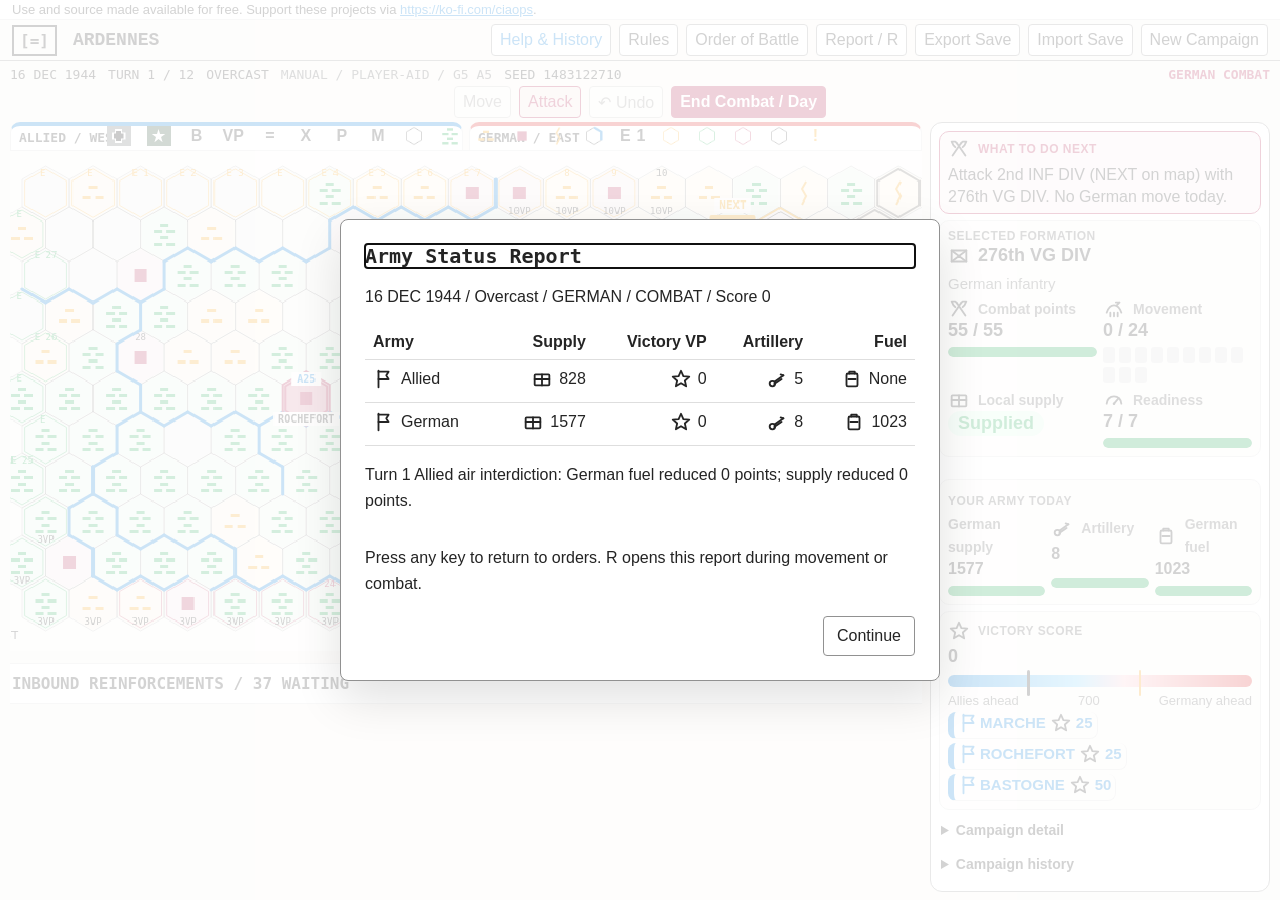
==== docs/tigersinsnow/index.html @ 755236d8 "Show the full next-step instruction in the side rail The line was forced onto one row and cut off wi" ====
<!doctype html>
<html lang="en">
<head>
  <meta charset="utf-8">
  <meta name="viewport" content="width=device-width,initial-scale=1">
  <link rel="icon" href="data:,">
  <title>Ardennes / Winter Offensive</title>
  <script>
    (() => {
      const param = new URLSearchParams(window.location.search).get("scoutTheme");
      const theme = param || (window.matchMedia("(prefers-color-scheme: dark)").matches ? "dark" : "light");
      document.documentElement.setAttribute("data-theme", theme);
    })();
  </script>
  <link rel="stylesheet" href="forces.css">
  <style>
    :root {
      color-scheme: light;
      --cp-bg: #f7f4ef;
      --cp-bg-elevated: #fcfbf8;
      --cp-surface: #ffffff;
      --cp-surface-soft: #f5f5f5;
      --cp-border: #dedede;
      --cp-border-strong: #919191;
      --cp-text: #242424;
      --cp-text-muted: #5c5c5c;
      --cp-text-soft: #6f6f6f;
      --cp-accent: #b11f4b;
      --cp-accent-hover: #9a1a41;
      --cp-accent-soft: rgba(177, 31, 75, 0.08);
      --cp-accent-fg: #ffffff;
      --cp-success: #16a34a;
      --cp-danger: #dc2626;
      --cp-warning: #f59e0b;
      --cp-link: #0078d4;
      --cp-shadow: 0 18px 48px rgba(0, 0, 0, 0.12);
      --cp-overlay: rgba(255, 255, 255, 0.8);
      --cp-panel: rgba(255, 255, 255, 0.86);
      --cp-panel-strong: rgba(255, 255, 255, 0.96);
      --cp-sheen: rgba(255, 255, 255, 0.55);
      --cp-highlight: rgba(177, 31, 75, 0.12);
    }
    html[data-theme="dark"] {
      color-scheme: dark;
      --cp-bg: #3d3b3a;
      --cp-bg-elevated: #343231;
      --cp-surface: #292929;
      --cp-surface-soft: #2e2e2e;
      --cp-border: #474747;
      --cp-border-strong: #5f5f5f;
      --cp-text: #dedede;
      --cp-text-muted: #919191;
      --cp-text-soft: #b0b0b0;
      --cp-accent: #fd8ea1;
      --cp-accent-hover: #fb7b91;
      --cp-accent-soft: rgba(253, 142, 161, 0.14);
      --cp-accent-fg: #1a1a1a;
      --cp-success: #4ade80;
      --cp-danger: #f87171;
      --cp-warning: #fbbf24;
      --cp-link: #4da6ff;
      --cp-shadow: 0 18px 48px rgba(0, 0, 0, 0.32);
      --cp-overlay: rgba(41, 41, 41, 0.88);
      --cp-panel: rgba(41, 41, 41, 0.72);
      --cp-panel-strong: rgba(41, 41, 41, 0.96);
      --cp-sheen: rgba(255, 255, 255, 0.04);
      --cp-highlight: rgba(253, 142, 161, 0.12);
    }
    * { box-sizing: border-box; }
    body { margin: 0; background: var(--cp-bg); color: var(--cp-text); font-family: "Segoe UI", Aptos, Calibri, sans-serif; font-size: 16px; }
    .support-notice { margin: 0; padding: 12px 28px; background: var(--cp-surface); border-bottom: 1px solid var(--cp-border); }
    .support-notice a { color: var(--cp-link); }
    button, input { font: inherit; }
    button { cursor: pointer; border: 1px solid var(--cp-border-strong); border-radius: 4px; background: var(--cp-surface); color: var(--cp-text); padding: 9px 13px; min-height: 40px; }
    button:hover:not(:disabled) { background: var(--cp-surface-soft); border-color: var(--cp-text); }
    button:disabled { opacity: 0.45; cursor: not-allowed; }
    button:focus-visible, canvas:focus-visible { outline: 3px solid var(--cp-accent); outline-offset: 3px; }
    button[aria-pressed="true"] { color: var(--cp-accent); background: var(--cp-accent-soft); border-color: var(--cp-accent); }
    .masthead { border-bottom: 1px solid var(--cp-border-strong); padding: 20px 28px 16px; display: flex; align-items: center; justify-content: space-between; gap: 16px; }
    .identity { display: flex; align-items: center; gap: 16px; }
    .insignia { font: bold 24px Consolas, monospace; border: 2px solid var(--cp-text); padding: 10px 8px; }
    h1 { font: bold 27px Consolas, "Courier New", monospace; margin: 0; letter-spacing: 0; }
    .subtitle { color: var(--cp-text-muted); font: 11px Consolas, monospace; margin: 6px 0 0; }
    nav { display: flex; gap: 8px; flex-wrap: wrap; }
    nav a { display: inline-flex; align-items: center; min-height: 40px; padding: 9px 13px; border: 1px solid var(--cp-border-strong); border-radius: 4px; color: var(--cp-link); background: var(--cp-surface); text-decoration: none; }
    nav a:hover { background: var(--cp-surface-soft); }
    nav a:focus-visible { outline: 3px solid var(--cp-accent); outline-offset: 3px; }
    main { --page-gutter: 28px; margin: auto; padding: 20px var(--page-gutter) 28px; }
    .status { display: flex; flex-wrap: wrap; gap: 20px; padding: 0 0 16px; align-items: center; font: 12px Consolas, monospace; }
    #phase { margin-left: auto; color: var(--cp-accent); font-weight: bold; }
    .layout { display: grid; grid-template-columns: minmax(0, 1fr); gap: 24px; align-items: start; }
    .map-header { display: flex; justify-content: space-between; align-items: center; border-bottom: 1px solid var(--cp-border); padding-bottom: 12px; gap: 12px; }
    .map-header[hidden] { display: none; }
    h2 { font: bold 12px Consolas, monospace; margin: 0; letter-spacing: 0; }
    .coordinates { font: 11px Consolas, monospace; color: var(--cp-text-muted); }
    .map-scroll { overflow-x: auto; margin-top: 12px; }
    #unit-tooltip, #legend-tooltip { position: fixed; z-index: 100; pointer-events: none; width: 260px; max-width: calc(100vw - 16px); padding: 12px; border: 1px solid var(--cp-border-strong); border-radius: 10px; background: var(--cp-surface); color: var(--cp-text); box-shadow: var(--cp-shadow); font-size: 12px; }
    #legend-tooltip { width: max-content; padding: 8px 12px; }
    #unit-tooltip h3 { margin: 0 0 8px; font-size: 14px; }
    #unit-tooltip p { margin: 4px 0; }
    .battlefield-reports { display: grid; grid-template-columns: repeat(2, minmax(0, 1fr)); gap: 12px; align-items: start; }
    .battlefield-reports .map-scroll { grid-column: 1 / -1; grid-row: 1; margin-inline: calc(-1 * var(--page-gutter)); }
    .army-column { min-width: 0; grid-row: 2; }
    .order-of-battle { background: var(--cp-surface); border: 1px solid var(--cp-border-strong); border-radius: 10px; padding: 12px; margin-top: 12px; }
    .order-of-battle[data-side="american"] { border-top: 4px solid var(--cp-force-us); }
    .order-of-battle[data-side="german"] { border-top: 4px solid var(--cp-force-german); }
    .order-of-battle .army-roster { margin-bottom: 0; }
    .army-report { background: var(--cp-surface); border: 1px solid var(--cp-border); padding: 12px; margin-top: 12px; border-radius: 10px; }
    .army-report[data-side="american"] { border-top: 4px solid var(--cp-link); }
    .army-report[data-side="german"] { border-top: 4px solid var(--cp-danger); }
    .army-report p { font-size: 12px; line-height: 1.5; color: var(--cp-text-muted); margin: 10px 0; }
    .army-report ol { list-style: none; padding: 0; margin: 0; max-height: 480px; overflow-y: auto; }
    .army-report li { font-size: 13px; line-height: 1.5; border-top: 1px solid var(--cp-border); padding: 10px 0; }
    @media (max-width: 900px) {
      .army-report ol { max-height: 280px; }
    }
    #battlefield { width: 100%; height: auto; display: block; image-rendering: pixelated; touch-action: manipulation; }
    .legend { display: flex; justify-content: center; gap: 6px 14px; flex-wrap: wrap; padding: 8px 0; font: 16px "Segoe UI", Aptos, Calibri, sans-serif; color: var(--cp-text); border-bottom: 1px solid var(--cp-border); }
    .legend-item { display: inline-flex; align-items: center; justify-content: center; gap: 6px; min-width: 30px; height: auto; min-height: 30px; padding: 2px 6px; border: 1px solid transparent; border-radius: 4px; cursor: default; }
    .legend-caption { font-weight: 600; }
    .legend-item:hover, .legend-item:focus-visible { position: relative; z-index: 2; border-color: var(--cp-border-strong); background: var(--cp-surface); outline: none; }
    .legend b { color: var(--cp-text); font-size: 14px; }
    .legend-symbol { width: 20px; height: 20px; vertical-align: middle; }
    .legend [data-map="reference"] { white-space: nowrap; }
    .legend [hidden] { display: none; }
    .legend [data-side="german"] b, #objectives [data-side="german"] { color: var(--cp-danger); }
    .legend [data-side="american"] b, .legend [data-terrain="river"] b, #objectives [data-side="american"] { color: var(--cp-link); }
    .legend [data-terrain="forest"] b, #supply[data-status="connected"] { color: var(--cp-success); }
    .legend [data-terrain="ridge"] b, .legend [data-terrain="westwall"] b, .legend [data-terrain="road"] b, .legend [data-terrain="isolated"] b { color: var(--cp-warning); }
    .legend [data-terrain="town"] b { color: var(--cp-accent); }
    .river-key { display: inline-block; width: 20px; vertical-align: middle; background: var(--cp-link); }
    .river-key-major { height: 3px; }
    .river-key-minor { height: 1px; }
    #supply[data-status="isolated"] { color: var(--cp-danger); }
    #maneuver-panel, #defense-panel { padding: 12px; margin: 12px 0; border: 2px solid var(--cp-accent); border-radius: 10px; background: var(--cp-surface); }
    #defense-panel label { display: block; margin: 8px 0; }
    #defense-panel button { margin: 8px; }
    .campaign-history { margin-top: 20px; border: 1px solid var(--cp-border); border-radius: 10px; background: var(--cp-surface); }
    .campaign-history summary { cursor: pointer; padding: 16px; font-weight: 600; }
    .campaign-history summary:focus-visible { outline: 3px solid var(--cp-accent); outline-offset: 3px; }
    #history-count { font-size: 12px; font-weight: normal; color: var(--cp-text-muted); margin-left: 12px; }
    .history-intro { margin: 0; padding: 0 16px 12px; color: var(--cp-text-muted); font-size: 13px; line-height: 1.5; }
    #dispatches { list-style: none; margin: 0; padding: 0 16px 16px; max-height: 440px; overflow-y: auto; }
    #dispatches li { display: grid; grid-template-columns: 100px minmax(0, 1fr); gap: 16px; border-top: 1px solid var(--cp-border); padding: 16px 0; font-size: 13px; line-height: 1.5; overflow-wrap: anywhere; }
    .history-label { color: var(--cp-accent); font-size: 11px; font-weight: 600; text-transform: uppercase; }
    #dispatches strong { font-weight: 600; }
    #dispatches p { margin: 4px 0 0; color: var(--cp-text-muted); }
    @media (max-width: 600px) { #dispatches li { grid-template-columns: minmax(0, 1fr); gap: 4px; } }
    aside.command-bar { order: -1; display: flex; flex-direction: column; gap: 12px; margin: 0 0 16px; padding: 14px; border: 1px solid var(--cp-border-strong); border-radius: 12px; background: var(--cp-surface); font-family: "Segoe UI", Aptos, Calibri, sans-serif; color: var(--cp-text); }
    aside.command-bar[hidden] { display: none; }
    aside.command-bar h2, aside.command-bar p, aside.command-bar dl, aside.command-bar li, aside.command-bar label, aside.command-bar summary, aside.command-bar #unit-name, aside.command-bar #unit-kind, aside.command-bar #score { font-family: "Segoe UI", Aptos, Calibri, sans-serif; }
    #next-step { margin: 0; padding: 12px 14px; border: 1px solid var(--cp-accent); border-radius: 10px; background: var(--cp-accent-soft); }
    #next-step h2 { margin: 0 0 4px; font-size: 14px; font-weight: 700; letter-spacing: 0.04em; text-transform: uppercase; color: var(--cp-accent); }
    aside.command-bar #order-guidance { margin: 0; padding: 0; border: 0; border-radius: 0; background: transparent; font-size: 16px; line-height: 1.45; }
    .command-cards { display: grid; grid-template-columns: minmax(0, 1.05fr) minmax(0, 0.95fr) minmax(0, 1.15fr); gap: 12px; align-items: stretch; }
    .unit-card, .resource-card, .score-card { min-width: 0; padding: 12px 14px; border: 1px solid var(--cp-border); border-radius: 10px; background: var(--cp-bg-elevated); }
    .panel-kicker { margin: 0 0 6px; font-size: 14px; font-weight: 700; letter-spacing: 0.04em; text-transform: uppercase; color: var(--cp-text-muted); }
    aside.command-bar #unit-name { margin: 0; font-size: 22px; font-weight: 700; line-height: 1.2; }
    aside.command-bar #unit-kind { margin: 4px 0 0; font-size: 15px; color: var(--cp-text-muted); }
    aside.command-bar dl { display: grid; grid-template-columns: 1fr; gap: 10px; margin: 12px 0 0; padding: 0; font-size: 16px; }
    aside.command-bar dt { font-size: 14px; font-weight: 700; color: var(--cp-text-muted); }
    aside.command-bar dd { margin: 0; font-size: 18px; font-weight: 700; }
    .stat-hint, .resource-list .stat-hint { display: block; margin-top: 2px; font-size: 15px; font-weight: 400; line-height: 1.35; color: var(--cp-text-muted); }
    .resource-list { list-style: none; margin: 0; padding: 0; display: grid; gap: 12px; }
    .resource-list li { display: grid; gap: 2px; }
    .resource-label { font-size: 14px; font-weight: 700; color: var(--cp-text-muted); }
    .resource-list strong { font-size: 22px; font-weight: 700; line-height: 1.1; }
    .score-figure { margin: 0; font-size: 28px; font-weight: 700; line-height: 1.1; }
    aside.command-bar #score { font-size: inherit; font-weight: inherit; color: var(--cp-text); }
    aside.command-bar #score-explain { margin: 6px 0 10px; font-size: 15px; line-height: 1.4; color: var(--cp-text); }
    aside.command-bar #objectives { display: grid; gap: 8px; margin: 0; padding: 0; list-style: none; font-size: 15px; line-height: 1.35; }
    aside.command-bar #objectives li { margin: 0; padding-top: 8px; border-top: 1px solid var(--cp-border); }
    #computer-defense { border: 1px solid var(--cp-border); border-radius: 10px; background: var(--cp-bg-elevated); }
    #computer-defense summary { cursor: pointer; padding: 12px 14px; font-size: 16px; font-weight: 700; }
    #computer-defense summary:focus-visible { outline: 3px solid var(--cp-accent); outline-offset: -3px; }
    #computer-defense .defense-body { padding: 0 14px 14px; }
    #computer-defense label { display: block; margin: 10px 0 4px; font-size: 15px; }
    #computer-defense p { margin: 10px 0 0; font-size: 15px; line-height: 1.4; color: var(--cp-text-muted); }
    @media (max-width: 900px) { .command-cards { grid-template-columns: 1fr; } }
    .ico { width: 22px; height: 22px; display: inline-flex; flex: none; color: var(--cp-text); }
    .ico svg { width: 100%; height: 100%; display: block; }
    .with-icon { display: inline-flex; align-items: center; gap: 8px; }
    .stat-head { display: flex; align-items: center; gap: 8px; }
    .meter { display: block; height: 10px; margin-top: 6px; border-radius: 999px; background: var(--cp-border); overflow: hidden; }
    .meter > span { display: block; height: 100%; width: 0; background: var(--cp-success); border-radius: inherit; }
    .meter[data-level="low"] > span { background: #b45309; }
    .meter[data-level="out"] > span { background: var(--cp-danger); }
    html[data-theme="dark"] .meter[data-level="low"] > span { background: #fbbf24; }
    .pips { display: flex; flex-wrap: wrap; gap: 4px; margin-top: 6px; }
    .pips i { width: 12px; height: 16px; border-radius: 3px; background: var(--cp-border); }
    .pips i.on { background: var(--cp-link); }
    .chip { display: inline-flex; align-items: center; gap: 6px; padding: 2px 10px; border-radius: 999px; font-size: 15px; font-weight: 700; }
    .chip[data-level="ok"] { background: #dcfce7; color: #14532d; }
    .chip[data-level="low"] { background: #fef3c7; color: #78350f; }
    .chip[data-level="out"] { background: #fee2e2; color: #7f1d1d; }
    html[data-theme="dark"] .chip[data-level="ok"] { background: #14532d; color: #dcfce7; }
    html[data-theme="dark"] .chip[data-level="low"] { background: #78350f; color: #fef3c7; }
    html[data-theme="dark"] .chip[data-level="out"] { background: #7f1d1d; color: #fecaca; }
    .tug-wrap { margin: 8px 0 4px; }
    .tug { position: relative; height: 16px; border-radius: 999px; background: linear-gradient(90deg, var(--cp-link), #7dd3fc 42%, #fecdd3 58%, var(--cp-danger)); }
    .tug .needle, .tug .goal { position: absolute; top: -5px; width: 3px; height: 26px; border-radius: 2px; }
    .tug .needle { background: var(--cp-text); }
    .tug .goal { width: 2px; background: var(--cp-warning); }
    .tug-scale { display: flex; justify-content: space-between; margin-top: 6px; font-size: 13px; color: var(--cp-text-muted); }
    .town-card { display: grid; grid-template-columns: 28px minmax(0, 1fr) auto; gap: 8px; align-items: center; padding: 8px; border: 1px solid var(--cp-border); border-left: 6px solid var(--cp-link); border-radius: 8px; }
    .town-card[data-side="german"] { border-left-color: var(--cp-danger); }
    .town-card[data-side="american"] > .ico { color: var(--cp-link); }
    .town-card[data-side="german"] > .ico { color: var(--cp-danger); }
    .town-card .stat-hint { grid-column: 2 / -1; margin: 0; }
    .vp-badge { display: inline-flex; align-items: center; gap: 4px; font-weight: 700; }
    .army-meters { display: flex; flex-wrap: wrap; gap: 8px; align-items: center; }
    .army-meters .meter { width: 120px; margin: 0; }
    .report-figure { display: inline-flex; align-items: center; gap: 6px; }
    .roster-unit .ico { width: 18px; height: 18px; }
    aside.command-bar #objectives li { padding-top: 0; border-top: 0; }
    .section-label { color: var(--cp-text-muted); font: 10px Consolas, monospace; margin: 0 0 12px; }
    #unit-name { font: bold 20px Consolas, monospace; margin: 0 0 6px; overflow-wrap: anywhere; }
    #unit-kind { font: 10px Consolas, monospace; color: var(--cp-text-muted); }
    dl { display: grid; grid-template-columns: 1fr auto; gap: 12px; font: 11px Consolas, monospace; padding: 16px 0; margin: 0; }
    dt { color: var(--cp-text-muted); } dd { margin: 0; }
    .orders { display: flex; flex-wrap: wrap; justify-content: center; gap: 8px; margin-bottom: 16px; }
    #end-turn { background: var(--cp-accent); color: var(--cp-accent-fg); border-color: var(--cp-accent); font-weight: 600; }
    #end-turn:hover:not(:disabled) { background: var(--cp-accent-hover); }
    .sidebar-section { border-left: 1px solid var(--cp-border); padding-left: 20px; }
    .army-roster { margin: 8px 0 16px; max-height: 280px; overflow-y: auto; }
    .roster-unit { display: flex; gap: 8px; justify-content: space-between; width: 100%; border: 0; border-bottom: 1px solid var(--cp-border); border-radius: 0; font: 11px Consolas, monospace; text-align: left; padding: 10px 4px; }
    .roster-unit span { white-space: nowrap; margin-left: auto; }
    .objective-heading { display: flex; justify-content: space-between; }
    #score { font: bold 12px Consolas, monospace; color: var(--cp-accent); }
    .campaign-scoreboard { padding: 16px; margin-bottom: 20px; border: 1px solid var(--cp-border-strong); background: var(--cp-surface); border-radius: 10px; }
    .score-comparison { display: grid; grid-template-columns: minmax(0, 1fr) minmax(0, 1fr); gap: 16px; margin: 16px 0; }
    .score-army { padding: 16px; border: 1px solid var(--cp-border); border-radius: 10px; background: var(--cp-surface-soft); }
    .score-army[data-side="american"] { border-top: 4px solid var(--cp-link); }
    .score-army[data-side="german"] { border-top: 4px solid var(--cp-danger); }
    .score-army .held-points { font: bold 28px Consolas, monospace; color: var(--cp-text); }
    .score-army dl { padding-bottom: 0; }
    .victory-assessment { border-top: 1px solid var(--cp-border); padding-top: 16px; }
    .campaign-score-heading { display: flex; flex-wrap: wrap; align-items: center; gap: 12px 24px; }
    #campaign-points { font: bold 28px Consolas, monospace; color: var(--cp-accent); }
    #campaign-leader { margin-left: auto; font: bold 14px Consolas, monospace; }
    #campaign-leader[data-side="german"] { color: var(--cp-danger); }
    #campaign-leader[data-side="american"] { color: var(--cp-link); }
    #campaign-score-progress { display: block; width: 100%; height: 12px; margin-top: 12px; accent-color: var(--cp-accent); }
    .campaign-scoreboard p { margin: 8px 0 0; font-size: 12px; color: var(--cp-text-muted); }
    #spectator-controls { border: 1px solid var(--cp-border); padding: 12px; margin-bottom: 16px; background: var(--cp-surface); }
    #spectator-controls p { margin: 8px 0 0; color: var(--cp-text-muted); font-size: 12px; }
    #action-story, #order-guidance, #plan-preview, #day-summary { padding: 12px; border: 1px solid var(--cp-border); border-radius: 10px; background: var(--cp-surface-soft); font-size: 13px; line-height: 1.6; overflow-wrap: anywhere; }
    #action-story { margin-top: 12px; }
    #day-summary { margin-top: 16px; }
    #day-summary p { margin: 8px 0; }
    #plan-preview strong { color: var(--cp-accent); }
    #plan-preview details { margin-top: 8px; }
    #plan-preview details summary { cursor: pointer; }
    #plan-preview details p { margin: 8px 0; }
    #restart-error { color: var(--cp-danger); }
    #objectives { padding: 0; margin: 12px 0 0; list-style: none; font: 11px/2 Consolas, monospace; }
    #notice { min-height: 36px; font-size: 12px; color: var(--cp-text-muted); margin: 16px 0 0; }
    #reinforcement-arrivals { border: 1px solid var(--cp-warning); padding: 12px; margin-top: 12px; background: var(--cp-surface); }
    #arrival-list { display: flex; flex-wrap: wrap; gap: 8px; margin-top: 8px; }
    #arrival-list button { font: 11px Consolas, monospace; text-align: left; }
    #reinforcement-schedule { border: 1px solid var(--cp-border); margin-top: 12px; background: var(--cp-surface); }
    #reinforcement-schedule > summary { cursor: pointer; padding: 10px 12px; font: bold 12px Consolas, monospace; }
    #reinforcement-schedule > :not(summary) { margin-left: 12px; margin-right: 12px; }
    #reinforcement-schedule > p { margin-top: 0; margin-bottom: 8px; color: var(--cp-text-muted); font-size: 12px; }
    #reinforcement-schedule-list { display: grid; grid-template-columns: repeat(auto-fit, minmax(180px, 1fr)); gap: 4px; list-style: none; margin-top: 0; margin-bottom: 12px; padding: 0; }
    #reinforcement-schedule-list li { border-left: 3px solid var(--cp-border-strong); background: var(--cp-surface-soft); padding: 5px 7px; font: 10px/1.4 Consolas, monospace; overflow-wrap: anywhere; }
    #reinforcement-schedule-list li[data-side="american"] { border-left-color: var(--cp-link); }
    #reinforcement-schedule-list li[data-side="german"] { border-left-color: var(--cp-danger); }
    #reinforcement-schedule-list li[data-status="Delayed"] { border-left-color: var(--cp-warning); }
    select, input[type="number"] { font: inherit; color: var(--cp-text); background: var(--cp-surface); border: 1px solid var(--cp-border-strong); border-radius: 4px; padding: 8px; max-width: 100%; }
    #manual-command { border-top: 1px solid var(--cp-border); margin-top: 16px; padding-top: 12px; font: 12px/1.6 Consolas, monospace; }
    #manual-command label, #combat-plan label, #restart-dialog label { display: block; margin: 12px 0; }
    #plan-attackers label { padding: 8px; border-bottom: 1px solid var(--cp-border); }
    #plan-error { color: var(--cp-danger); }
    #ruleset-status { color: var(--cp-text-muted); }
    #battle-details { font: 12px/1.6 Consolas, monospace; padding-left: 20px; }
    footer { max-width: 1440px; margin: auto; border-top: 1px solid var(--cp-border); padding: 16px 28px; font: 10px Consolas, monospace; color: var(--cp-text-muted); }
    dialog { max-width: min(600px, calc(100% - 24px)); max-height: 85vh; overflow-y: auto; border: 1px solid var(--cp-border-strong); border-radius: 8px; padding: 24px; background: var(--cp-surface); color: var(--cp-text); box-shadow: var(--cp-shadow); }
    dialog::backdrop { background: var(--cp-overlay); }
    #order-of-battle-dialog { width: min(1000px, calc(100% - 24px)); max-width: calc(100% - 24px); }
    .roster-columns { display: grid; grid-template-columns: repeat(2, minmax(0, 1fr)); gap: 16px; }
    #order-of-battle-dialog .army-roster { max-height: none; }
    .roster-reinforcements { padding-left: 24px; }
    .roster-reinforcements li { margin: 12px 0; overflow-wrap: anywhere; }
    dialog h2 { font-size: 20px; margin-bottom: 16px; }
    dialog p { font-size: 14px; line-height: 1.6; }
    dialog .actions { display: flex; justify-content: flex-end; gap: 8px; margin-top: 20px; }
    #phase-report-dialog table { width: 100%; border-collapse: collapse; font-size: 13px; }
    #phase-report-dialog th, #phase-report-dialog td { padding: 8px; border-bottom: 1px solid var(--cp-border); text-align: right; }
    #phase-report-dialog th:first-child, #phase-report-dialog td:first-child { text-align: left; }
    #phase-report-movement { max-height: 160px; overflow-y: auto; font-size: 12px; line-height: 1.6; }
    .battle-report { min-width: min(520px, 100%); }
    .battle-odds { color: var(--cp-text-muted); font: 12px Consolas, monospace; margin: -8px 0 20px; }
    .battle-sides { display: grid; grid-template-columns: 1fr auto 1fr; gap: 16px; align-items: center; }
    .battle-unit { border: 1px solid var(--cp-border-strong); padding: 14px; text-align: center; }
    .battle-unit[data-side="german"] { border-top: 5px solid var(--cp-danger); }
    .battle-unit[data-side="american"] { border-top: 5px solid var(--cp-link); }
    .battle-unit h3 { font: bold 14px Consolas, monospace; margin: 0 0 12px; }
    .battle-strength { display: flex; justify-content: center; gap: 3px; min-height: 24px; }
    .battle-strength i { display: block; width: 10px; height: 20px; background: var(--cp-border-strong); }
    .battle-unit[data-side="german"] .battle-strength i { background: var(--cp-danger); }
    .battle-unit[data-side="american"] .battle-strength i { background: var(--cp-link); }
    .battle-loss { min-height: 20px; margin: 12px 0 0; color: var(--cp-danger); font: bold 12px Consolas, monospace; }
    .battle-versus { color: var(--cp-text-muted); font: bold 14px Consolas, monospace; }
    .battle-outcome { margin: 20px 0 0; padding: 12px; background: var(--cp-surface-soft); font: 12px/1.5 Consolas, monospace; text-align: center; }
    @media (max-width: 800px) {
      .layout { grid-template-columns: minmax(0, 1fr); }
      .command-cards { grid-template-columns: 1fr; }
      .sidebar-section { margin-top: 0; } .objectives-section { grid-column: 1 / -1; }
      #objectives { display: flex; flex-wrap: wrap; gap: 4px 20px; }
      .masthead { align-items: flex-start; } h1 { font-size: 23px; }
    }
    @media (max-width: 600px) {
      .masthead { flex-direction: column; padding: 16px; } .insignia { display: none; }
      h1 { font-size: 24px; } nav { width: 100%; } nav button { flex: 1; padding: 8px; font-size: 12px; }
      main { --page-gutter: 16px; padding: 16px; } .status { gap: 10px 16px; } #phase { margin-left: 0; flex-basis: 100%; }
      .objectives-section { grid-column: auto; }
      .sidebar-section { border-left: 0; border-top: 1px solid var(--cp-border); padding: 16px 0 0; }
      footer { padding: 16px; line-height: 1.6; }
    }
    .subtitle, .status, h2, .coordinates, #unit-tooltip, #legend-tooltip, #unit-tooltip h3,
    .army-report p, .army-report li, .legend, .legend b, #history-count, .history-intro,
    #dispatches li, .history-label, .section-label, #unit-kind, dl, .roster-unit, #score,
    #campaign-leader, .campaign-scoreboard p, #spectator-controls p, #action-story,
    #order-guidance, #plan-preview, #day-summary, #objectives, #notice, #arrival-list button,
    #reinforcement-schedule > summary, #reinforcement-schedule > p, #reinforcement-schedule-list li,
    #manual-command, #battle-details, footer, dialog p, #phase-report-dialog table,
    #phase-report-movement, .battle-odds, .battle-unit h3, .battle-loss, .battle-versus,
    .battle-outcome, nav button { font-size: 16px; }
    .roster-unit { flex-wrap: wrap; overflow-wrap: anywhere; }
    .roster-unit span { white-space: normal; }
    #dispatches li { grid-template-columns: minmax(0, 140px) minmax(0, 1fr); }
    .legend-item { height: auto; min-height: 30px; }
    @media (max-width: 600px) {
      #dispatches li { grid-template-columns: minmax(0, 1fr); }
      .battlefield-reports, .score-comparison, .roster-columns { grid-template-columns: minmax(0, 1fr); }
      .army-column { grid-row: auto; }
    }
    .tip { position: relative; }
    .stat-hint, #score-explain { position: absolute; width: 1px; height: 1px; margin: 0; padding: 8px 10px; overflow: hidden; clip: rect(0, 0, 0, 0); white-space: normal; }
    .tip:hover .stat-hint, .tip:focus-within .stat-hint, .tip.open .stat-hint,
    .tip:hover #score-explain, .tip:focus-within #score-explain, .tip.open #score-explain {
      clip: auto; width: min(280px, 70vw); height: auto; z-index: 20; left: 0; top: calc(100% + 4px);
      border: 1px solid var(--cp-border-strong); border-radius: 8px; background: var(--cp-surface); color: var(--cp-text);
      box-shadow: var(--cp-shadow); font-size: 14px; line-height: 1.4;
    }
    .legend-caption { position: absolute; width: 1px; height: 1px; overflow: hidden; clip: rect(0, 0, 0, 0); }
    .mission, .history-intro, #held-note { position: absolute; width: 1px; height: 1px; overflow: hidden; clip: rect(0, 0, 0, 0); }
    .drawer > summary { cursor: pointer; padding: 6px 2px; font-size: 14px; font-weight: 700; }
    .drawer > summary:focus-visible { outline: 3px solid var(--cp-accent); outline-offset: 2px; }
    @media (min-width: 1000px) {
      html, body { height: 100%; overflow: hidden; }
      body { display: flex; flex-direction: column; }
      .support-notice { padding: 2px 12px; font-size: 13px; }
      .masthead { padding: 4px 12px; }
      .masthead h1 { font-size: 18px; }
      .subtitle { display: none; }
      .insignia { padding: 4px 6px; font-size: 16px; }
      nav a, .masthead button, .orders button { min-height: 32px; padding: 4px 8px; }
      main { flex: 1; min-height: 0; display: flex; flex-direction: column; padding: 6px 10px 8px; overflow: hidden; }
      .status { padding: 0 0 4px; gap: 12px; font-size: 13px; }
      .orders { margin: 0 0 4px; }
      #next-step { display: block; padding: 6px 8px; }
      #next-step h2 { margin: 0 0 2px; font-size: 12px; }
      aside.command-bar #order-guidance { white-space: normal; overflow: visible; text-overflow: unset; display: block; line-height: 1.35; }
      .layout { flex: 1; min-height: 0; display: grid; grid-template-columns: minmax(0, 1fr) 340px; gap: 8px; overflow: hidden; align-items: stretch; }
      .layout > section[aria-label="Battlefield"] { grid-column: 1; grid-row: 1; min-height: 0; display: flex; flex-direction: column; overflow: hidden; }
      aside.command-bar { grid-column: 2; grid-row: 1; }
      .command-bar .campaign-scoreboard { display: block; margin: 8px 0; padding: 8px; }
      .map-header { display: none; }
      .battlefield-reports { flex: 1; min-height: 0; display: grid; grid-template-columns: minmax(0, 1fr); grid-template-rows: auto minmax(0, 1fr); gap: 4px; }
      .army-compare { grid-column: 1; grid-row: 1; display: grid; grid-template-columns: 1fr 1fr; gap: 6px; }
      .map-scroll { grid-column: 1; grid-row: 2; min-height: 0; margin: 0; display: flex; flex-direction: column; overflow: hidden; }
      .army-report { margin: 0; padding: 4px 8px; }
      .army-report h2 { font-size: 13px; }
      .army-report .mission { position: absolute; width: 1px; height: 1px; overflow: hidden; clip: rect(0, 0, 0, 0); }
      .legend { padding: 2px 0; gap: 2px 6px; }
      .legend-item { min-height: 24px; padding: 0 4px; }
      #battlefield { flex: 1; min-height: 0; width: 100%; height: 100%; object-fit: contain; }
      #notice { margin: 2px 0 0; min-height: 0; max-height: 1.4em; overflow: hidden; white-space: nowrap; text-overflow: ellipsis; font-size: 13px; }
      #action-story { position: absolute; width: 1px; height: 1px; overflow: hidden; clip: rect(0, 0, 0, 0); padding: 0; border: 0; }
      .campaign-history, .campaign-scoreboard { max-height: none; }
      #reinforcement-arrivals { display: none; }
      aside.command-bar { margin: 0; padding: 8px; gap: 6px; min-height: 0; overflow: auto; }
      .command-cards { display: flex; flex-direction: column; gap: 6px; }
      .unit-card, .resource-card, .score-card { padding: 8px; }
      .panel-kicker { margin-bottom: 2px; font-size: 12px; }
      aside.command-bar #unit-name { font-size: 18px; }
      aside.command-bar dl { grid-template-columns: 1fr 1fr; gap: 6px; margin-top: 6px; }
      .resource-list { grid-template-columns: repeat(3, minmax(0, 1fr)); gap: 6px; }
      .resource-list strong { font-size: 16px; }
      .score-figure { font-size: 18px; }
      .tug { height: 12px; }
      aside.command-bar #objectives { display: flex; flex-wrap: wrap; gap: 4px; }
      .town-card { grid-template-columns: 18px minmax(0, 1fr) auto; gap: 4px; padding: 4px; }
      .town-card .stat-hint { position: absolute; }
    }
    @media (max-width: 800px) {
      html, body { height: auto; overflow-x: hidden; overflow-y: auto; max-width: 100%; }
      .legend { width: 100%; }
      body, main, .layout, .layout > section[aria-label="Battlefield"], .battlefield-reports, .map-scroll { display: block; height: auto; overflow: visible; }
      body { overflow-x: hidden; }
      .army-compare { display: none; }
      .support-notice { padding: 4px 8px; font-size: 13px; }
      .masthead { padding: 6px 8px; }
      .masthead h1 { font-size: 20px; }
      .subtitle { display: none; }
      .legend, main, .layout, .map-scroll { max-width: 100%; }
      .legend { flex-wrap: wrap; }
      #battlefield { display: block; width: 100%; height: 58vh; object-fit: contain; }
      aside.command-bar { position: static; max-height: none; overflow: visible; margin-top: 8px; }
    }
  </style>
</head>
<body>
  <p class="support-notice">Use and source made available for free. Support these projects via <a href="https://ko-fi.com/ciaops" target="_blank" rel="noopener">https://ko-fi.com/ciaops</a>.</p>
  <header class="masthead">
    <div class="identity"><span class="insignia" aria-hidden="true">[=]</span><div><h1>ARDENNES</h1><p class="subtitle">WINTER OFFENSIVE / DECEMBER 1944</p></div></div>
    <nav aria-label="Campaign controls"><a href="help.html" target="_blank" rel="noopener" title="Open the player guide and historical background in a new tab">Help &amp; History</a><button id="rules">Rules</button><button id="order-of-battle-button" aria-haspopup="dialog" aria-controls="order-of-battle-dialog">Order of Battle</button><button id="phase-report-button" hidden>Report / R</button><button id="export">Export Save</button><button id="import">Import Save</button><button id="new-game">New Campaign</button></nav>
  </header>
  <main>
    <div class="status"><span id="date"></span><span id="turn"></span><span id="weather"></span><span id="ruleset-status"></span><span id="seed-status"></span><span id="phase" role="status"></span></div>
    <div class="orders" role="group" aria-label="Unit orders"><button id="move" aria-pressed="true">Move</button><button id="attack" aria-pressed="false">Attack</button><button id="undo-move" disabled aria-label="Undo Move" title="Undo the last move (before combat or ending the turn)">&#8630; Undo</button><button id="end-turn">End Turn</button></div>
    <section id="spectator-controls" aria-label="Computer versus computer playback" hidden>
      <button id="simulation-play">Play</button> <button id="simulation-action">Next Action</button> <button id="simulation-step">Next Day</button>
      <label for="simulation-speed">Playback speed</label> <select id="simulation-speed"><option value="3000">Slow / 3 seconds</option><option value="1500" selected>Normal / 1.5 seconds</option><option value="500">Fast / 0.5 seconds</option></select>
      <p>Play follows one real order at a time. Next Action highlights a move or battle; Next Day completes the remaining orders today. Pause to inspect either army. Reload and imported saves resume paused at the exact order boundary.</p>
    </section>
    <div class="layout">
      <section aria-label="Battlefield">
        <div class="map-header"><span class="coordinates"></span></div>
        <div class="battlefield-reports">
          <div class="army-compare">
            <section class="army-report" data-side="american" aria-label="American situation and reports"><div class="army-strip"><h2>AMERICAN / WEST</h2><p id="american-army-summary"></p></div><p class="mission"><strong>Mission:</strong> Hold the western objectives, delay the offensive and counterattack exposed formations. Deny Germany eight points at the final check.</p><details class="drawer"><summary>Allied reports</summary><p id="american-objectives"></p><ol id="american-reports" aria-label="Recent American operations"></ol></details></section>
            <section class="army-report" data-side="german" aria-label="German situation and reports"><div class="army-strip"><h2>GERMAN / EAST</h2><p id="german-army-summary"></p></div><p class="mission"><strong>Mission:</strong> Concentrate westward, keep supply open, and capture at least eight points. Manual mode also rewards western exits; preserve fuel and combat readiness.</p><details class="drawer"><summary>German reports</summary><p id="german-objectives"></p><ol id="german-reports" aria-label="Recent German operations"></ol></details></section>
          </div>
          <div class="map-scroll">
            <div class="legend" aria-label="Map legend">
              <span class="legend-item" data-side="german" role="img" aria-label="German formation" tabindex="0"><span class="nationality" data-side="german" aria-hidden="true"></span><span class="legend-caption">German</span></span>
              <span class="legend-item" data-side="american" role="img" aria-label="US formation" tabindex="0"><span class="nationality" data-side="american" aria-hidden="true"></span><span class="legend-caption">US</span></span>
              <span id="british-legend" class="legend-item" role="img" aria-label="British formation, marked B" tabindex="0" hidden><b>B</b><span class="legend-caption">British</span></span>
              <span id="scoring-legend" class="legend-item" role="img" aria-label="Hex that scores victory points at the end of the day" tabindex="0" hidden><b>VP</b><span class="legend-caption">Scoring hex</span></span>
              <span class="legend-item" role="img" aria-label="Equals sign means armour" tabindex="0"><b>=</b><span class="legend-caption">Armour</span></span>
              <span class="legend-item" role="img" aria-label="X means infantry" tabindex="0"><b>X</b><span class="legend-caption">Infantry</span></span>
              <span class="legend-item" role="img" aria-label="P means airborne or paratroopers" tabindex="0"><b>P</b><span class="legend-caption">Airborne</span></span>
              <span class="legend-item" role="img" aria-label="M means mechanised infantry or cavalry" tabindex="0"><b>M</b><span class="legend-caption">Mechanised</span></span>
              <span class="legend-item" data-map="legacy" data-terrain="forest" role="img" aria-label="Forest" tabindex="0"><b>*</b><span class="legend-caption">Forest</span></span>
              <span class="legend-item" data-map="legacy" data-terrain="ridge" role="img" aria-label="Ridge" tabindex="0"><b>^</b><span class="legend-caption">Ridge</span></span>
              <span class="legend-item" data-map="legacy" data-terrain="river" role="img" aria-label="Major and minor river" tabindex="0"><span class="river-key river-key-major" aria-hidden="true"></span><span class="river-key river-key-minor" aria-hidden="true"></span><span class="legend-caption">River</span></span>
              <span class="legend-item" data-map="legacy" data-terrain="road" role="img" aria-label="Road" tabindex="0"><b>:</b><span class="legend-caption">Road</span></span>
              <span class="legend-item" data-map="legacy" data-terrain="town" role="img" aria-label="Town" tabindex="0"><b>#</b><span class="legend-caption">Town</span></span>
              <span class="legend-item" data-map="reference" role="img" aria-label="Clear terrain" tabindex="0" hidden><canvas class="legend-symbol" data-symbol="plain" width="26" height="26" aria-hidden="true"></canvas><span class="legend-caption">Clear</span></span>
              <span class="legend-item" data-map="reference" role="img" aria-label="Forest" tabindex="0" hidden><canvas class="legend-symbol" data-symbol="forest" width="26" height="26" aria-hidden="true"></canvas><span class="legend-caption">Forest</span></span>
              <span class="legend-item" data-map="reference" role="img" aria-label="Rough terrain" tabindex="0" hidden><canvas class="legend-symbol" data-symbol="ridge" width="26" height="26" aria-hidden="true"></canvas><span class="legend-caption">Rough</span></span>
              <span class="legend-item" data-map="reference" role="img" aria-label="Town" tabindex="0" hidden><canvas class="legend-symbol" data-symbol="town" width="26" height="26" aria-hidden="true"></canvas><span class="legend-caption">Town</span></span>
              <span class="legend-item" data-map="reference" role="img" aria-label="Westwall" tabindex="0" hidden><canvas class="legend-symbol" data-symbol="westwall" width="26" height="26" aria-hidden="true"></canvas><span class="legend-caption">Westwall</span></span>
              <span class="legend-item" data-map="reference" role="img" aria-label="River edge" tabindex="0" hidden><canvas class="legend-symbol" data-symbol="river" width="26" height="26" aria-hidden="true"></canvas><span class="legend-caption">River</span></span>
              <span class="legend-item" data-map="reference" role="img" aria-label="E marks an exit. A number marks a reinforcement entry." tabindex="0" hidden><b>E</b><b>1</b><span class="legend-caption">Exit / entry</span></span>
              <span class="legend-item" data-map="reference" role="img" aria-label="North alternate reinforcement edge" tabindex="0" hidden><canvas class="legend-symbol" data-symbol="north" width="26" height="26" aria-hidden="true"></canvas><span class="legend-caption">North edge</span></span>
              <span class="legend-item" data-map="reference" role="img" aria-label="West alternate reinforcement edge" tabindex="0" hidden><canvas class="legend-symbol" data-symbol="west" width="26" height="26" aria-hidden="true"></canvas><span class="legend-caption">West edge</span></span>
              <span class="legend-item" data-map="reference" role="img" aria-label="South alternate reinforcement edge" tabindex="0" hidden><canvas class="legend-symbol" data-symbol="south" width="26" height="26" aria-hidden="true"></canvas><span class="legend-caption">South edge</span></span>
              <span class="legend-item" data-map="reference" role="img" aria-label="German alternate reinforcement edge" tabindex="0" hidden><canvas class="legend-symbol" data-symbol="german" width="26" height="26" aria-hidden="true"></canvas><span class="legend-caption">German edge</span></span>
              <span class="legend-item" data-terrain="isolated" role="img" aria-label="Isolated formation, shown with an exclamation mark" tabindex="0"><b>!</b><span class="legend-caption">Isolated</span></span>
            </div>
            <section id="maneuver-panel" aria-label="Pending battle maneuver" hidden>
              <h2>RETREAT / ADVANCE</h2><p id="maneuver-description" aria-live="polite"></p>
              <div id="maneuver-directions" class="actions"></div>
              <p id="maneuver-error" role="alert"></p>
            </section>
            <section id="defense-panel" aria-label="Pending defensive battle" hidden>
              <h2>DEFEND THIS BATTLE</h2><p id="defense-description"></p>
              <label for="battle-defense-strategy">Defensive strategy</label>
              <select id="battle-defense-strategy"><option value="counter">Counter-attack</option><option value="hold" selected>Hold position</option><option value="delay">Delaying action</option><option value="withdrawal">Withdrawal</option></select>
              <label for="battle-defense-artillery">Defensive artillery</label><input id="battle-defense-artillery" type="number" min="0" max="8" step="1" value="0">
              <button id="resolve-defense">Resolve defensive battle</button><p id="defense-error" role="alert"></p>
            </section>
            <canvas id="battlefield" width="740" height="512" tabindex="0" aria-label="Hex battlefield. German counters have a white-bordered black cross on medium grey; US counters have a white star on dark green; British Allied counters use B. Equals marks mechanized units; X marks infantry. Hover over a counter for unit details. Select friendly units and destinations. Arrow keys move the cursor; Enter activates a hex. Player-aid campaigns also support directions 1–6, F to finish a formation's movement or maneuver, and E to end a phase."></canvas>
            <details id="reinforcement-schedule" aria-label="Manual campaign reinforcement schedule" hidden>
              <summary>INBOUND REINFORCEMENTS / <span id="reinforcement-schedule-count">0 WAITING</span></summary>
              <p>Formations waiting to enter. Scheduled arrivals join after that day's combat; blocked arrivals remain here as delayed.</p>
              <ol id="reinforcement-schedule-list"></ol>
            </details>
          </div>
        </div>
        <div id="notice" role="status" aria-live="polite"></div>
        <div id="action-story" aria-live="polite"></div>
        <section id="reinforcement-arrivals" aria-label="Reinforcements arriving this turn" aria-live="polite" hidden>
          <h2>REINFORCEMENTS / NEW ON THE MAP</h2>
          <div id="arrival-list"></div>
        </section>
      </section>
      <aside class="command-bar" aria-label="Player command">
        <section id="next-step" aria-labelledby="next-step-title">
          <h2 id="next-step-title" class="with-icon"><span id="next-icon" class="ico" aria-hidden="true"></span> What to do next</h2>
          <p id="order-guidance" aria-live="polite"></p>
        </section>
        <div class="command-cards">
          <section class="unit-card" aria-label="Selected formation">
            <p class="panel-kicker">Selected formation</p>
            <h2 id="unit-name" class="with-icon"><span id="unit-type-icon" class="ico" aria-hidden="true"></span><span id="unit-title"></span></h2>
            <p id="unit-kind"></p>
            <dl>
              <div class="tip" tabindex="0"><dt class="stat-head"><span class="ico" data-icon="swords" aria-hidden="true"></span> Combat points</dt><dd id="strength"></dd><div id="strength-meter" class="meter" role="meter" aria-valuemin="0"><span></span></div><p id="strength-hint" class="stat-hint"></p></div>
              <div class="tip" tabindex="0"><dt class="stat-head"><span class="ico" data-icon="track" aria-hidden="true"></span> Movement</dt><dd id="movement"></dd><div id="movement-pips" class="pips" role="img"></div><p id="movement-hint" class="stat-hint"></p></div>
              <div class="tip" tabindex="0"><dt class="stat-head"><span class="ico" data-icon="crate" aria-hidden="true"></span> Local supply</dt><dd id="supply" class="chip"></dd><p id="supply-hint" class="stat-hint"></p></div>
              <div class="tip" tabindex="0"><dt class="stat-head"><span class="ico" data-icon="gauge" aria-hidden="true"></span> Readiness</dt><dd id="combat"></dd><div id="readiness-meter" class="meter" role="meter" aria-valuemin="0" aria-valuemax="7"><span></span></div><p id="readiness-hint" class="stat-hint"></p></div>
            </dl>
          </section>
          <section id="manual-command" class="resource-card" aria-label="Army resources today" hidden>
            <p class="panel-kicker">Your army today</p>
            <ul class="resource-list">
              <li class="tip" tabindex="0"><span id="supply-label" class="resource-label stat-head" title="The shared stock this army spends in battle. At zero, its formations fight at half strength."><span class="ico" data-icon="crate" aria-hidden="true"></span> Supply</span><strong id="supply-pool"></strong><div id="supply-meter" class="meter" role="meter" aria-valuemin="0"><span></span></div><span class="stat-hint">Spent in battle. At zero, this army fights at half strength.</span></li>
              <li class="tip" tabindex="0"><span class="resource-label stat-head" title="Each point adds 10 combat points to one battle. Unused points are replaced at the start of the next day."><span class="ico" data-icon="cannon" aria-hidden="true"></span> Artillery</span><strong id="artillery-pool"></strong><div id="artillery-meter" class="meter" role="meter" aria-valuemin="0"><span></span></div><span class="stat-hint">Each point adds 10 combat points to one battle. It refills tomorrow.</span></li>
              <li class="tip" tabindex="0"><span class="resource-label stat-head" title="Only German tanks spend fuel, when they move or attack. The pool is never refilled. Low fuel halves their movement."><span class="ico" data-icon="fuel" aria-hidden="true"></span> German fuel</span><strong id="fuel-pool"></strong><div id="fuel-meter" class="meter" role="meter" aria-valuemin="0"><span></span></div><span class="stat-hint">German tanks spend this to move and attack. It never refills. Low fuel halves their movement.</span></li>
            </ul>
          </section>
          <section class="score-card objectives-section tip" tabindex="0" aria-label="Victory score and towns">
            <p class="panel-kicker with-icon"><span class="ico" data-icon="star" aria-hidden="true"></span> Victory score</p>
            <p class="score-figure"><strong id="score"></strong></p>
            <div class="tug-wrap">
              <div id="tug" class="tug" role="img"><span id="tug-marker" class="needle"></span><span id="tug-target" class="goal" title="German victory starts here"></span></div>
              <div class="tug-scale"><span>Allies ahead</span><span id="tug-goal-label">700</span><span>Germany ahead</span></div>
            </div>
            <p id="score-explain"></p>
            <ul id="objectives"></ul>
          </section>
        </div>
        <details class="drawer"><summary>Campaign detail</summary>
      <section class="campaign-scoreboard" aria-label="Overall campaign score">
        <h2>CAMPAIGN BALANCE / BOTH ARMIES</h2>
        <div class="score-comparison">
          <section class="score-army" data-side="american" aria-label="American points and army condition">
            <h2>AMERICAN / WEST</h2><p><strong id="american-held-points" class="held-points"></strong> <span id="american-held-caption">held-objective points</span></p>
            <dl><dt>Active formations</dt><dd id="american-score-formations"></dd><dt id="american-strength-label">Strength remaining</dt><dd id="american-score-strength"></dd></dl><div id="american-army-meter" class="meter" role="meter" aria-valuemin="0"><span></span></div><p><span id="american-score-isolated" class="chip"></span> isolated</p>
          </section>
          <section class="score-army" data-side="german" aria-label="German points and army condition">
            <h2>GERMAN / EAST</h2><p><strong id="german-held-points" class="held-points"></strong> <span id="german-held-caption">held-objective points</span></p>
            <dl><dt>Active formations</dt><dd id="german-score-formations"></dd><dt id="german-strength-label">Strength remaining</dt><dd id="german-score-strength"></dd></dl><div id="german-army-meter" class="meter" role="meter" aria-valuemin="0"><span></span></div><p><span id="german-score-isolated" class="chip"></span> isolated</p>
          </section>
        </div>
        <p id="held-note">These figures are the objective points each army holds right now. The victory rule below is separate.</p>
        <section id="day-summary" aria-label="Last completed day"><h2>LAST COMPLETED DAY</h2><p id="american-day-summary"></p><p id="german-day-summary"></p></section>
        <div class="victory-assessment">
          <div class="campaign-score-heading"><h2 id="victory-rule-title">EXISTING VICTORY RULE / GERMAN SCORE</h2><strong id="campaign-points"></strong><span id="campaign-leader" role="status"></span></div>
          <progress id="campaign-score-progress" max="8" value="0" aria-label="German progress toward the victory target"></progress>
          <p id="campaign-score-detail"></p><p id="campaign-score-basis"></p>
        </div>
      </section>
        </details>
        <details class="drawer"><summary>Campaign history</summary>
        <details class="campaign-history">
          <summary>Campaign History <span id="history-count"></span></summary>
          <p class="history-intro">Newest events first. The American and German panels beside the map explain current operations; this history keeps up to 60 saved events, including earlier turns.</p>
          <ol id="dispatches" aria-label="Saved campaign events, newest first"></ol>
        </details>
        </details>
        <details id="computer-defense">
          <summary>When the computer attacks you</summary>
          <div class="defense-body">
            <label for="defense-strategy">Default stance</label>
            <select id="defense-strategy"><option value="counter">Counter-attack</option><option value="hold" selected>Hold position</option><option value="delay">Delaying action</option><option value="withdrawal">Withdrawal</option></select>
            <label id="defensive-artillery-label" for="defensive-artillery" hidden>Artillery points to spend on that defense</label>
            <input id="defensive-artillery" type="number" min="0" max="8" step="1" value="2" hidden>
            <p>Not used on your own attack. Each computer attack still asks again on the map. <a href="help.html#manual-mode" target="_blank" rel="noopener">How defense and artillery work</a></p>
          </div>
        </details>
      </aside>
    </div>
  </main>
  <input id="save-file" type="file" accept=".json,application/json" hidden>
  <div id="unit-tooltip" role="tooltip" hidden></div>
  <div id="legend-tooltip" role="tooltip" hidden></div>
  <dialog id="order-of-battle-dialog" aria-labelledby="order-of-battle-title">
    <h2 id="order-of-battle-title">Order of Battle</h2>
    <p>Unit symbols: <strong>[=] armour, [X] infantry, [P] airborne / paratroopers, [M] mechanised infantry / cavalry</strong>. These distinguish formation types visually; their existing movement and combat rules are unchanged.</p>
    <p>The two numbers beside each active formation are <strong>combat points / remaining movement points</strong>. For example, <strong>55 / 0</strong> means 55 combat points (current fighting strength) and no movement points remaining for the current phase.</p>
    <p>Select a formation to inspect it on the map; only your commanded army can receive orders. Reinforcement schedules show arrival turn, date and current status. Scheduled arrivals join after that day's combat; blocked arrivals are delayed.</p>
    <div class="roster-columns">
      <section class="order-of-battle" data-side="american" aria-label="US Order of Battle"><h2>US ORDER OF BATTLE</h2><div id="american-roster" class="army-roster" aria-label="US formations"></div><h3>Reinforcements</h3><ol id="american-roster-reinforcements" class="roster-reinforcements" aria-label="Allied reinforcement schedule"></ol></section>
      <section class="order-of-battle" data-side="german" aria-label="German Order of Battle"><h2>GERMAN ORDER OF BATTLE</h2><div id="german-roster" class="army-roster" aria-label="German formations"></div><h3>Reinforcements</h3><ol id="german-roster-reinforcements" class="roster-reinforcements" aria-label="German reinforcement schedule"></ol></section>
    </div>
    <div class="actions"><button data-close="order-of-battle-dialog">Close</button></div>
  </dialog>
  <dialog id="phase-report-dialog" aria-labelledby="phase-report-title">
    <h2 id="phase-report-title" tabindex="-1">Army Status Report</h2>
    <p id="phase-report-date"></p>
    <table><thead><tr><th>Army</th><th>Supply</th><th>Victory VP</th><th>Artillery</th><th>Fuel</th></tr></thead><tbody id="phase-report-armies"></tbody></table>
    <p id="phase-report-interdiction"></p><ul id="phase-report-movement"></ul>
    <p>Press any key to return to orders. R opens this report during movement or combat.</p>
    <div class="actions"><button data-close="phase-report-dialog">Continue</button></div>
  </dialog>
  <dialog id="rules-dialog" aria-labelledby="rules-title"><h2 id="rules-title">Campaign Rules</h2>
    <p>New campaigns use the Manual-based rules: separate movement and combat phases, combined attacks, artillery, strategy, supply, fuel and readiness. Germany cannot move on turn 1. New player-aid campaigns use provisional 24 MP infantry / 30 MP mechanized allowances; existing saves retain their allowances. The rules are an adaptation; see the <a href="help.html#manual-mode" target="_blank" rel="noopener">Manual-based guide</a> for details and documented approximations.</p>
    <p>Command either side across the twelve daily turns from 16–27 December. Follow the victory assessment on the campaign screen for the current objective and scoring. The computer controls the opposing side unless you choose Two players / Hotseat.</p>
    <p>Use the controls beside the map to issue movement and combat orders. New campaigns autosave in the browser; Export Save and Import Save transfer campaigns. Existing saves retain their saved rules.</p>
    <p>This is an original scenario, not the original game's exact map or combat tables.</p>
    <div class="actions"><button data-close="rules-dialog">Close</button></div>
  </dialog>
  <dialog id="battle-dialog" class="battle-report" aria-labelledby="battle-title">
    <h2 id="battle-title">Battle Report</h2>
    <p id="battle-odds" class="battle-odds"></p>
    <div class="battle-sides">
      <section id="battle-attacker" class="battle-unit"><h3></h3><div class="battle-strength" aria-label="Attacker strength after combat"></div><p class="battle-loss"></p></section>
      <span class="battle-versus" aria-hidden="true">VS</span>
      <section id="battle-defender" class="battle-unit"><h3></h3><div class="battle-strength" aria-label="Defender strength after combat"></div><p class="battle-loss"></p></section>
    </div>
    <p id="battle-outcome" class="battle-outcome"></p>
    <ul id="battle-details" aria-label="Formation losses"></ul>
    <div class="actions"><button data-close="battle-dialog">Continue</button></div>
  </dialog>
  <dialog id="combat-plan" aria-labelledby="plan-title">
    <h2 id="plan-title">Battle Preview / Plan Attack</h2><p id="plan-target"></p>
    <fieldset id="plan-attackers" aria-label="Attacking formations"><legend>Attacking formations</legend></fieldset>
    <div id="manual-plan-options">
    <label for="plan-strategy">Attack strategy</label>
    <select id="plan-strategy"><option value="recon">Reconnaissance</option><option value="probe">Light attack</option><option value="assault" selected>Medium attack</option><option value="major">Major attack</option></select>
    <label for="plan-artillery">Artillery points (10 CP each; at most one per attacker)</label><input id="plan-artillery" type="number" min="0" max="6" value="0" step="1">
    <fieldset id="hotseat-defense-options" hidden><legend>Defending player's choice</legend>
      <label for="plan-defense-strategy">Defense strategy</label><select id="plan-defense-strategy"><option value="counter">Counter-attack</option><option value="hold" selected>Hold position</option><option value="delay">Delaying action</option><option value="withdrawal">Withdrawal</option></select>
      <label for="plan-defense-artillery">Defensive artillery</label><input id="plan-defense-artillery" type="number" min="0" max="8" value="0" step="1">
    </fieldset>
    </div>
    <section id="plan-preview" aria-label="Battle odds and risk" aria-live="polite"></section>
    <p id="plan-error" role="alert"></p>
    <div class="actions"><button data-close="combat-plan">Cancel</button><button id="resolve-attack">Resolve Attack</button></div>
  </dialog>
  <dialog id="restart-dialog" aria-labelledby="restart-title"><h2 id="restart-title">Start a New Campaign?</h2><p>Your current autosave will be replaced. New campaigns use the Manual-based rules. Choose your command side; the computer controls the opposing side.</p>
    <fieldset id="aid-campaign-options"><legend>Player's aid card options</legend>
      <label for="campaign-scenario">Scenario</label><select id="campaign-scenario"><option value="campaign">Full campaign / 16–27 December</option><option value="short">Bastogne–St. Vith / 16–22 December</option></select>
      <label for="german-rating">German strength rating / 1–9</label><input id="german-rating" type="number" min="1" max="9" step="1" value="5">
      <label for="allied-rating">Allied strength rating / 1–9</label><input id="allied-rating" type="number" min="1" max="9" step="1" value="5">
      <p>Rating 5 uses the card's combat points. Each level above/below 5 adds/subtracts 3 CP per formation, including reinforcements. Imports retain saved ratings without applying them again.</p>
      <label><input id="campaign-color" type="checkbox" checked> Color map (uncheck for monochrome symbols)</label>
      <label><input id="campaign-hexes" type="checkbox" checked> Draw hex grid</label>
    </fieldset>
    <label for="campaign-seed">Replay seed (optional; leave blank for a fresh random campaign)</label><input id="campaign-seed" type="number" min="0" max="4294967295" step="1" placeholder="Random">
    <p>Manual campaigns incorporate the player’s aid card’s full roster, reinforcement dates, ratings and cumulative victory scoring on the rebuilt 19 × 11 map, plus the Apple-version supplement’s second combat, 25-CP elimination threshold, weighted strategy pressure, air-interdiction reports and R-key status display. Starting positions and unspecified formulas remain documented adaptations. Computer vs Computer supplies the demo; obsolete Apple disk/monitor setup is replaced by browser controls.</p>
    <p id="restart-error" role="alert"></p>
    <div class="actions"><button data-close="restart-dialog">Cancel</button><button data-command-side="german">Command Germany</button><button data-command-side="american">Command America</button><button data-command-side="computer">Computer vs Computer</button><button data-command-side="hotseat">Two players / Hotseat</button></div></dialog>
  <script src="rot.js"></script><script src="reference-map.js"></script><script src="aid-card.js"></script><script src="manual-maneuvers.js"></script><script src="manual-rules.js"></script><script src="panel-icons.js"></script><script src="game.js"></script>
</body>
</html>
---- docs/tigersinsnow/forces.css ----
:root {
  --cp-force-us: #24452d;
  --cp-force-german: #62676b;
  --cp-force-white: #ffffff;
  --cp-force-black: #000000;
}
.nationality {
  display: inline-flex;
  align-items: center;
  justify-content: center;
  width: 24px;
  height: 20px;
  position: relative;
  vertical-align: middle;
}
.nationality[data-side="american"] { background: var(--cp-force-us); }
.nationality[data-side="german"] { background: var(--cp-force-german); }
.nationality::before { content: ""; display: block; width: 14px; height: 14px; background: var(--cp-force-white); }
.nationality[data-side="american"]::before {
  clip-path: polygon(50% 0%, 61% 35%, 98% 35%, 68% 57%, 79% 94%, 50% 72%, 21% 94%, 32% 57%, 2% 35%, 39% 35%);
}
.nationality[data-side="german"]::before,
.nationality[data-side="german"]::after {
  clip-path: polygon(25% 0%, 75% 0%, 75% 25%, 100% 25%, 100% 75%, 75% 75%, 75% 100%, 25% 100%, 25% 75%, 0% 75%, 0% 25%, 25% 25%);
}
.nationality[data-side="german"]::after {
  content: "";
  position: absolute;
  width: 10px;
  height: 10px;
  background: var(--cp-force-black);
}
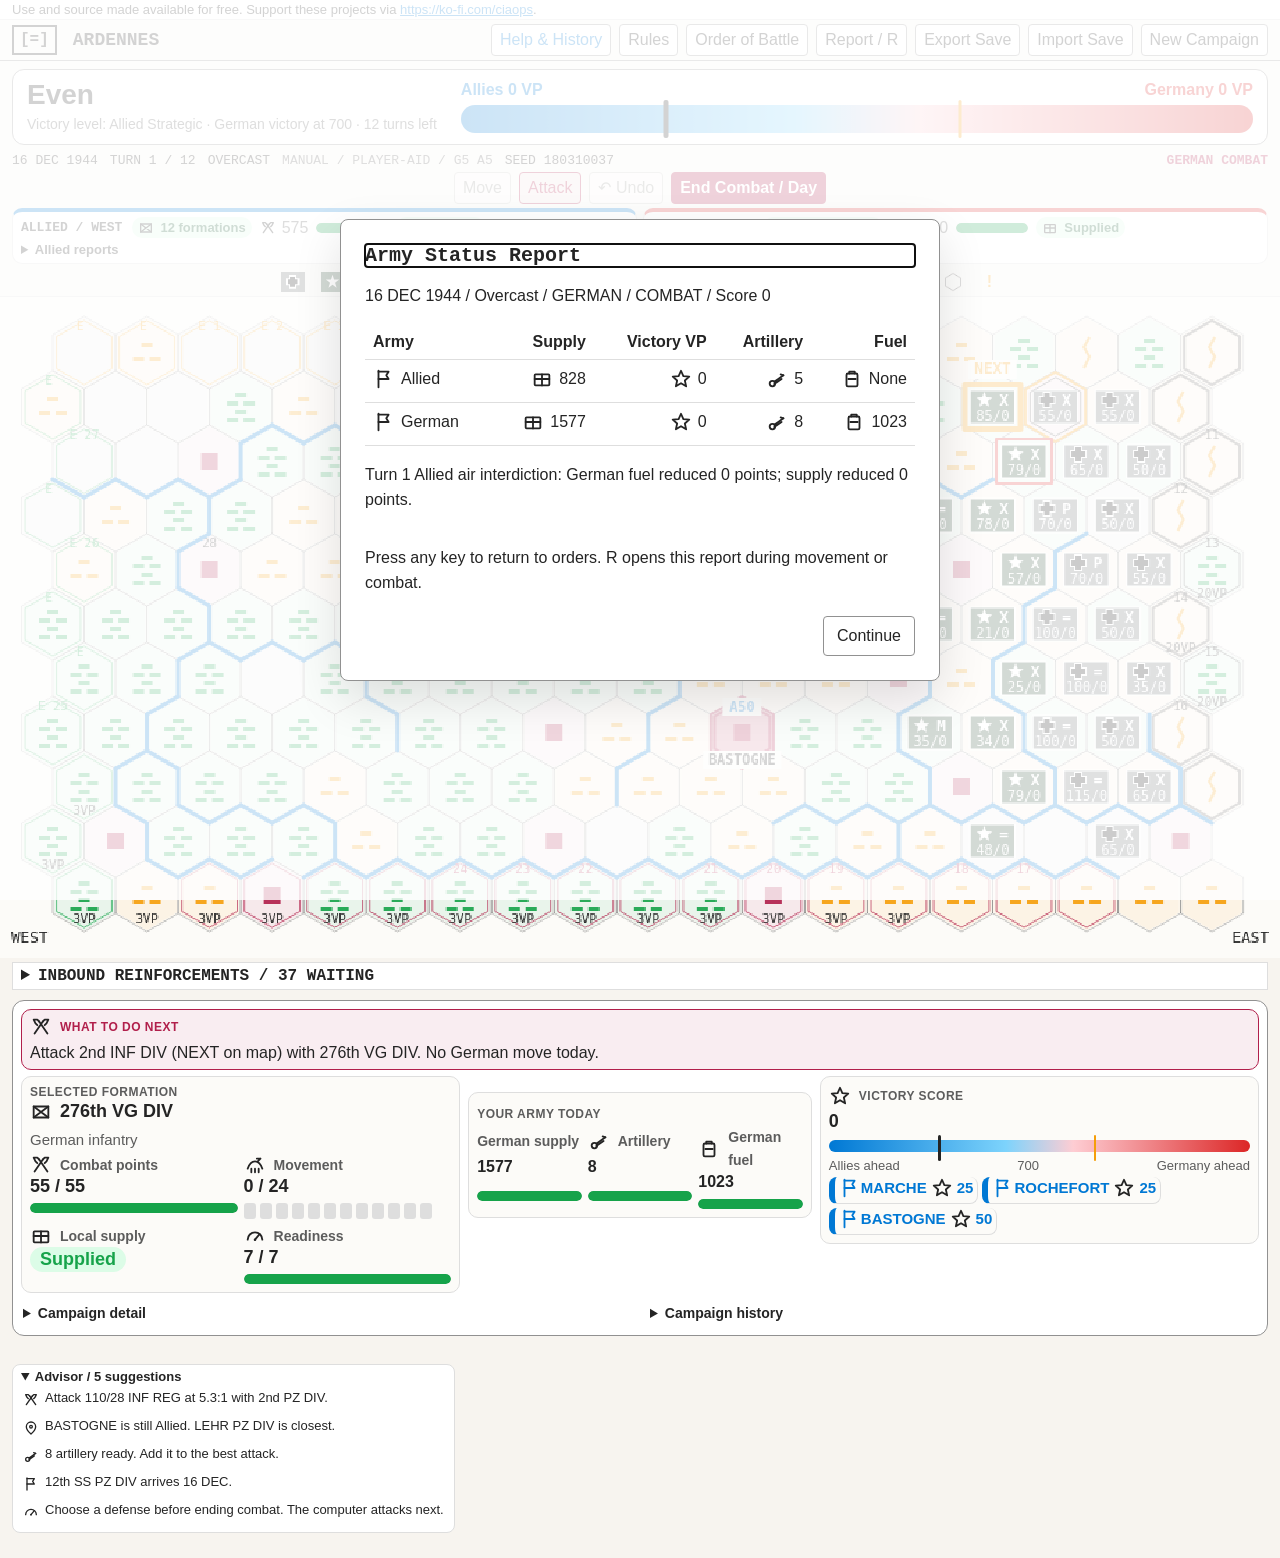
==== commit 9ea6e2cc: "Add advisor suggestions, a full-width map, and a live victory readout Show three to five phase-aware" ====
--- a/docs/tigersinsnow/index.html
+++ b/docs/tigersinsnow/index.html
@@ -86,6 +86,18 @@
     nav a:hover { background: var(--cp-surface-soft); }
     nav a:focus-visible { outline: 3px solid var(--cp-accent); outline-offset: 3px; }
     main { --page-gutter: 28px; margin: auto; padding: 20px var(--page-gutter) 28px; }
+    #who-wins { display: grid; grid-template-columns: max-content minmax(0, 1fr); gap: 8px 24px; align-items: center; margin: 0 0 10px; padding: 10px 14px; border: 1px solid var(--cp-border-strong); border-radius: 12px; background: var(--cp-surface); }
+    #who-wins-headline { margin: 0; font-size: 28px; font-weight: 800; line-height: 1.1; white-space: nowrap; }
+    #who-wins-meta { margin: 4px 0 0; font-size: 14px; line-height: 1.35; color: var(--cp-text-muted); }
+    #who-wins[data-ahead="german"] #who-wins-headline { color: var(--cp-danger); }
+    #who-wins[data-ahead="allied"] #who-wins-headline, #who-wins[data-ahead="american"] #who-wins-headline { color: var(--cp-link); }
+    .who-scale { display: flex; justify-content: space-between; gap: 12px; margin-bottom: 6px; font-size: 16px; font-weight: 700; }
+    #who-allied { color: var(--cp-link); }
+    #who-german { color: var(--cp-danger); text-align: right; }
+    .who-bar { position: relative; height: 28px; border-radius: 999px; background: linear-gradient(90deg, var(--cp-link) 0%, #7dd3fc 42%, #fecdd3 58%, var(--cp-danger) 100%); }
+    .who-marker, .who-goal { position: absolute; top: -5px; height: 38px; border-radius: 2px; transform: translateX(-50%); }
+    .who-marker { width: 5px; background: var(--cp-text); }
+    .who-goal { width: 3px; background: var(--cp-warning); }
     .status { display: flex; flex-wrap: wrap; gap: 20px; padding: 0 0 16px; align-items: center; font: 12px Consolas, monospace; }
     #phase { margin-left: auto; color: var(--cp-accent); font-weight: bold; }
     .layout { display: grid; grid-template-columns: minmax(0, 1fr); gap: 24px; align-items: start; }
@@ -267,6 +279,13 @@
     #reinforcement-schedule-list li[data-side="american"] { border-left-color: var(--cp-link); }
     #reinforcement-schedule-list li[data-side="german"] { border-left-color: var(--cp-danger); }
     #reinforcement-schedule-list li[data-status="Delayed"] { border-left-color: var(--cp-warning); }
+    #advisor { margin-top: 4px; border: 1px solid var(--cp-border); border-radius: 8px; background: var(--cp-surface); overflow: auto; }
+    #advisor[hidden] { display: none; }
+    #advisor > summary { cursor: pointer; padding: 4px 8px; font-size: 13px; font-weight: 700; }
+    #advisor-list { list-style: none; margin: 0; padding: 0 4px 4px; display: grid; grid-template-columns: repeat(auto-fit, minmax(240px, 1fr)); }
+    #advisor-list button { width: 100%; display: flex; align-items: flex-start; gap: 6px; text-align: left; min-height: 28px; padding: 2px 6px; font-size: 13px; line-height: 1.3; background: transparent; border: 0; color: inherit; }
+    #advisor-list button:hover, #advisor-list button:focus-visible { background: var(--cp-accent-soft); }
+    #advisor-list .ico { width: 16px; height: 16px; margin-top: 2px; }
     select, input[type="number"] { font: inherit; color: var(--cp-text); background: var(--cp-surface); border: 1px solid var(--cp-border-strong); border-radius: 4px; padding: 8px; max-width: 100%; }
     #manual-command { border-top: 1px solid var(--cp-border); margin-top: 16px; padding-top: 12px; font: 12px/1.6 Consolas, monospace; }
     #manual-command label, #combat-plan label, #restart-dialog label { display: block; margin: 12px 0; }
@@ -349,40 +368,54 @@
     .drawer > summary { cursor: pointer; padding: 6px 2px; font-size: 14px; font-weight: 700; }
     .drawer > summary:focus-visible { outline: 3px solid var(--cp-accent); outline-offset: 2px; }
     @media (min-width: 1000px) {
-      html, body { height: 100%; overflow: hidden; }
-      body { display: flex; flex-direction: column; }
+      html, body { height: auto; min-height: 100%; overflow-x: hidden; overflow-y: auto; }
       .support-notice { padding: 2px 12px; font-size: 13px; }
       .masthead { padding: 4px 12px; }
       .masthead h1 { font-size: 18px; }
       .subtitle { display: none; }
       .insignia { padding: 4px 6px; font-size: 16px; }
       nav a, .masthead button, .orders button { min-height: 32px; padding: 4px 8px; }
-      main { flex: 1; min-height: 0; display: flex; flex-direction: column; padding: 6px 10px 8px; overflow: hidden; }
+      main { display: block; height: auto; overflow: visible; padding: 8px 0 24px; }
+      #who-wins, .status, .orders, #spectator-controls, .army-compare, #notice, aside.command-bar, #advisor { margin-left: 12px; margin-right: 12px; }
+      #who-wins { margin-bottom: 8px; }
       .status { padding: 0 0 4px; gap: 12px; font-size: 13px; }
-      .orders { margin: 0 0 4px; }
+      .orders { margin-top: 0; margin-bottom: 4px; }
       #next-step { display: block; padding: 6px 8px; }
       #next-step h2 { margin: 0 0 2px; font-size: 12px; }
       aside.command-bar #order-guidance { white-space: normal; overflow: visible; text-overflow: unset; display: block; line-height: 1.35; }
-      .layout { flex: 1; min-height: 0; display: grid; grid-template-columns: minmax(0, 1fr) 340px; gap: 8px; overflow: hidden; align-items: stretch; }
-      .layout > section[aria-label="Battlefield"] { grid-column: 1; grid-row: 1; min-height: 0; display: flex; flex-direction: column; overflow: hidden; }
-      aside.command-bar { grid-column: 2; grid-row: 1; }
+      .layout { display: flex; flex-direction: column; gap: 8px; overflow: visible; }
+      .layout > section[aria-label="Battlefield"] { order: 1; width: 100%; min-width: 0; }
+      aside.command-bar { order: 2; width: auto; }
+      #advisor { order: 3; }
       .command-bar .campaign-scoreboard { display: block; margin: 8px 0; padding: 8px; }
       .map-header { display: none; }
-      .battlefield-reports { flex: 1; min-height: 0; display: grid; grid-template-columns: minmax(0, 1fr); grid-template-rows: auto minmax(0, 1fr); gap: 4px; }
-      .army-compare { grid-column: 1; grid-row: 1; display: grid; grid-template-columns: 1fr 1fr; gap: 6px; }
-      .map-scroll { grid-column: 1; grid-row: 2; min-height: 0; margin: 0; display: flex; flex-direction: column; overflow: hidden; }
+      .battlefield-reports { display: flex; flex-direction: column; align-items: stretch; gap: 4px; width: 100%; }
+      .battlefield-reports > .army-compare { display: grid; grid-template-columns: 1fr 1fr; gap: 6px; align-items: start; position: relative; z-index: 1; }
+      .battlefield-reports > .map-scroll { width: 100%; align-self: stretch; margin: 0; display: flex; flex-direction: column; overflow: visible; position: relative; z-index: 0; }
+      .army-strip { display: flex; flex-wrap: wrap; align-items: center; column-gap: 10px; row-gap: 4px; }
+      .army-strip h2 { flex: 0 0 auto; margin: 0; white-space: nowrap; line-height: 1.2; background: var(--cp-surface); position: relative; z-index: 1; }
       .army-report { margin: 0; padding: 4px 8px; }
       .army-report h2 { font-size: 13px; }
+      .army-report .army-meters { flex: 1 1 160px; min-width: 0; margin: 0; gap: 4px 8px; }
+      .army-report .army-meters .ico { width: 16px; height: 16px; }
+      .army-report .chip { font-size: 13px; padding: 1px 6px; }
+      .army-report .army-meters .meter { width: 72px; }
+      .army-report .drawer > summary { padding: 2px 0; font-size: 13px; }
+      .legend { position: relative; padding: 2px 12px; gap: 2px 6px; flex-wrap: wrap; }
+      .legend-item { position: relative; min-height: 24px; padding: 0 4px; }
       .army-report .mission { position: absolute; width: 1px; height: 1px; overflow: hidden; clip: rect(0, 0, 0, 0); }
-      .legend { padding: 2px 0; gap: 2px 6px; }
-      .legend-item { min-height: 24px; padding: 0 4px; }
-      #battlefield { flex: 1; min-height: 0; width: 100%; height: 100%; object-fit: contain; }
-      #notice { margin: 2px 0 0; min-height: 0; max-height: 1.4em; overflow: hidden; white-space: nowrap; text-overflow: ellipsis; font-size: 13px; }
+      #battlefield { display: block; width: 100%; height: auto; max-width: none; }
+      #notice { margin: 2px 12px 0; min-height: 0; font-size: 13px; }
       #action-story { position: absolute; width: 1px; height: 1px; overflow: hidden; clip: rect(0, 0, 0, 0); padding: 0; border: 0; }
       .campaign-history, .campaign-scoreboard { max-height: none; }
       #reinforcement-arrivals { display: none; }
-      aside.command-bar { margin: 0; padding: 8px; gap: 6px; min-height: 0; overflow: auto; }
-      .command-cards { display: flex; flex-direction: column; gap: 6px; }
+      #reinforcement-schedule { margin: 4px 12px 0; }
+      #reinforcement-schedule > summary { padding: 4px 8px; }
+      #advisor { max-height: none; }
+      aside.command-bar { margin-top: 0; padding: 8px; gap: 6px; overflow: visible; }
+      .command-cards { display: grid; grid-template-columns: minmax(0, 1.15fr) minmax(0, 0.9fr) minmax(0, 1.15fr); gap: 8px; align-items: start; }
+      .command-drawers { display: flex; flex-wrap: wrap; gap: 4px 16px; }
+      .command-drawers > details { flex: 1 1 220px; min-width: 0; }
       .unit-card, .resource-card, .score-card { padding: 8px; }
       .panel-kicker { margin-bottom: 2px; font-size: 12px; }
       aside.command-bar #unit-name { font-size: 18px; }
@@ -407,7 +440,10 @@
       .subtitle { display: none; }
       .legend, main, .layout, .map-scroll { max-width: 100%; }
       .legend { flex-wrap: wrap; }
-      #battlefield { display: block; width: 100%; height: 58vh; object-fit: contain; }
+      #battlefield { display: block; width: 100%; height: auto; }
+      #who-wins { grid-template-columns: 1fr; }
+      #who-wins-headline { font-size: 22px; white-space: normal; }
+      #advisor { max-height: none; }
       aside.command-bar { position: static; max-height: none; overflow: visible; margin-top: 8px; }
     }
   </style>
@@ -419,6 +455,16 @@
     <nav aria-label="Campaign controls"><a href="help.html" target="_blank" rel="noopener" title="Open the player guide and historical background in a new tab">Help &amp; History</a><button id="rules">Rules</button><button id="order-of-battle-button" aria-haspopup="dialog" aria-controls="order-of-battle-dialog">Order of Battle</button><button id="phase-report-button" hidden>Report / R</button><button id="export">Export Save</button><button id="import">Import Save</button><button id="new-game">New Campaign</button></nav>
   </header>
   <main>
+    <section id="who-wins" aria-live="polite" aria-atomic="true" aria-label="Who is winning">
+      <div class="who-copy">
+        <p id="who-wins-headline">Even</p>
+        <p id="who-wins-meta"></p>
+      </div>
+      <div class="who-meter">
+        <div class="who-scale"><span id="who-allied"></span><span id="who-german"></span></div>
+        <div id="who-bar" class="who-bar" role="img"><span id="who-marker" class="who-marker"></span><span id="who-goal" class="who-goal" title="German victory starts here"></span></div>
+      </div>
+    </section>
     <div class="status"><span id="date"></span><span id="turn"></span><span id="weather"></span><span id="ruleset-status"></span><span id="seed-status"></span><span id="phase" role="status"></span></div>
     <div class="orders" role="group" aria-label="Unit orders"><button id="move" aria-pressed="true">Move</button><button id="attack" aria-pressed="false">Attack</button><button id="undo-move" disabled aria-label="Undo Move" title="Undo the last move (before combat or ending the turn)">&#8630; Undo</button><button id="end-turn">End Turn</button></div>
     <section id="spectator-controls" aria-label="Computer versus computer playback" hidden>
@@ -525,6 +571,7 @@
             <ul id="objectives"></ul>
           </section>
         </div>
+        <div class="command-drawers">
         <details class="drawer"><summary>Campaign detail</summary>
       <section class="campaign-scoreboard" aria-label="Overall campaign score">
         <h2>CAMPAIGN BALANCE / BOTH ARMIES</h2>
@@ -564,7 +611,12 @@
             <p>Not used on your own attack. Each computer attack still asks again on the map. <a href="help.html#manual-mode" target="_blank" rel="noopener">How defense and artillery work</a></p>
           </div>
         </details>
+        </div>
       </aside>
+      <details id="advisor" class="advisor" open hidden>
+        <summary>Advisor / <span id="advisor-count">0</span></summary>
+        <ol id="advisor-list" aria-label="Suggestions for the human player"></ol>
+      </details>
     </div>
   </main>
   <input id="save-file" type="file" accept=".json,application/json" hidden>
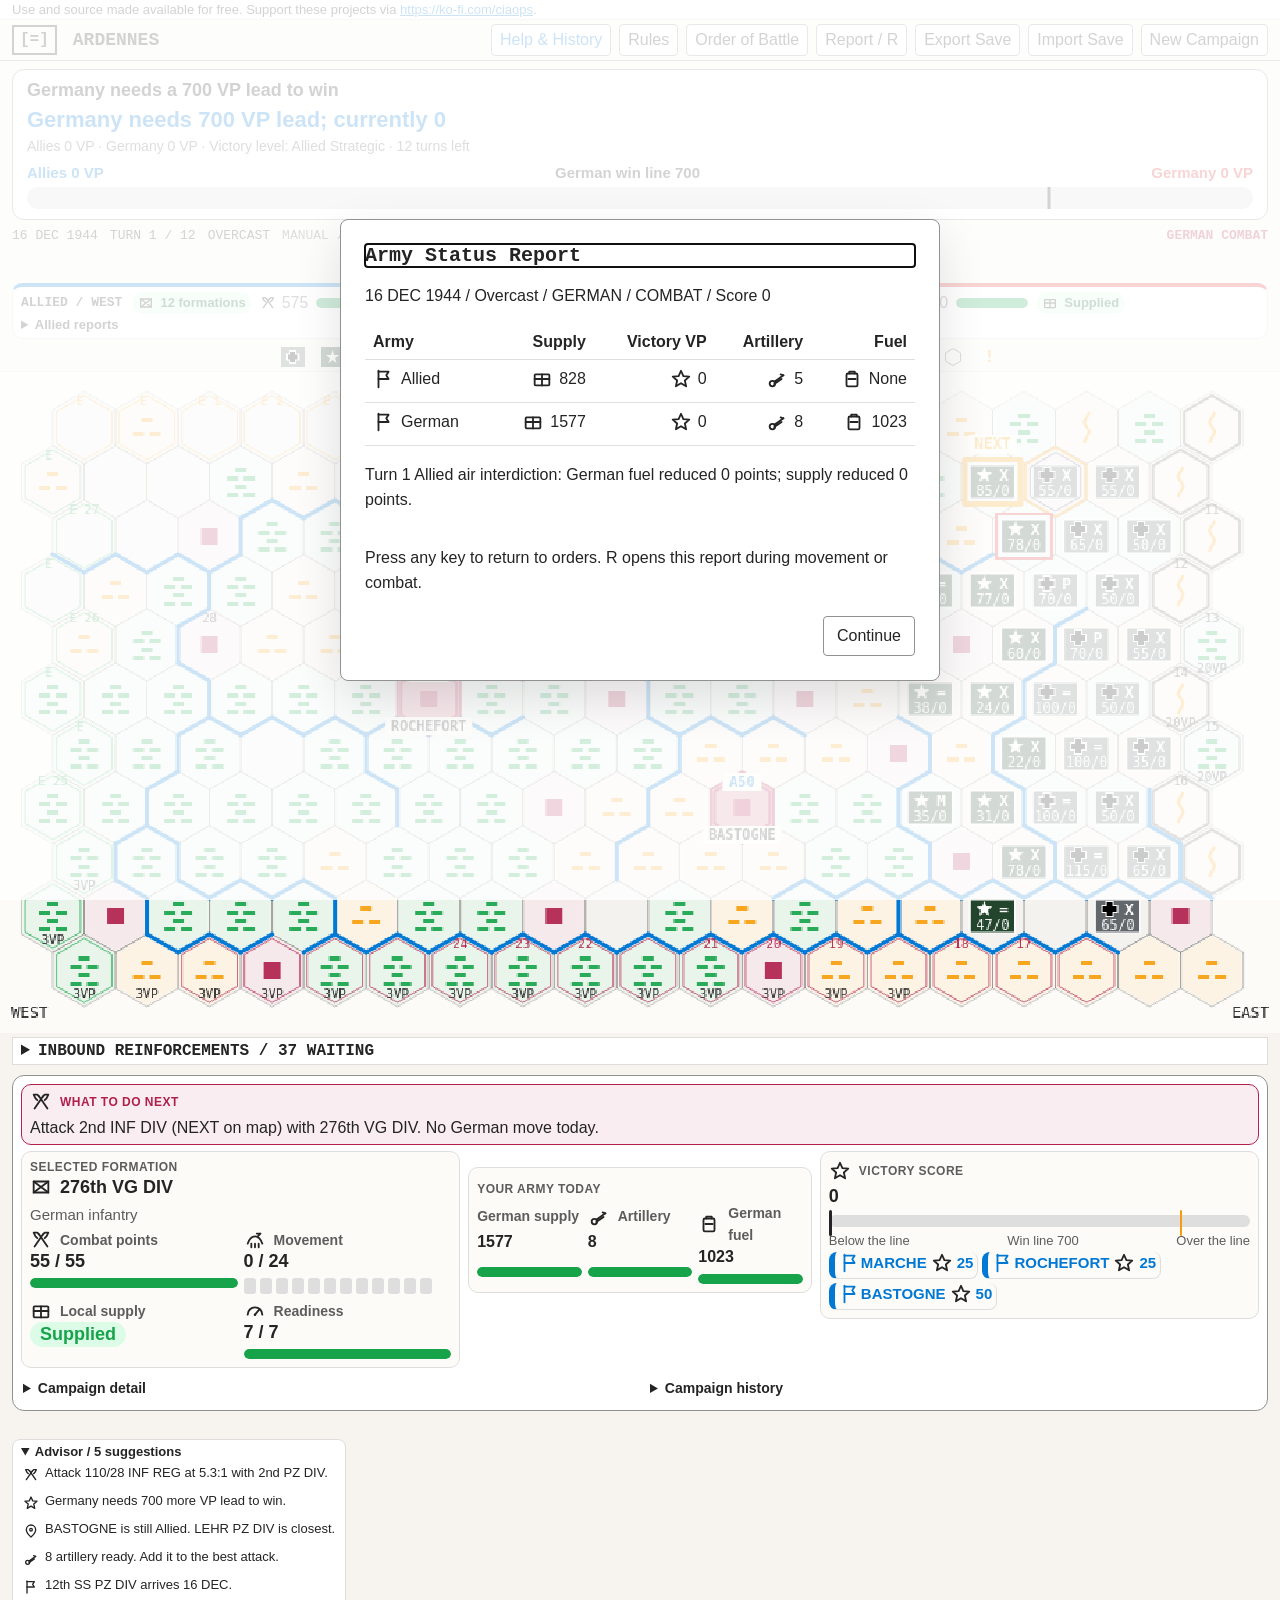
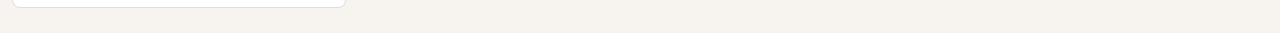
==== commit c737a8be: "Measure the victory bar against Germany's win line The headline, bar colour, and top-right result no" ====
--- a/docs/tigersinsnow/index.html
+++ b/docs/tigersinsnow/index.html
@@ -86,18 +86,20 @@
     nav a:hover { background: var(--cp-surface-soft); }
     nav a:focus-visible { outline: 3px solid var(--cp-accent); outline-offset: 3px; }
     main { --page-gutter: 28px; margin: auto; padding: 20px var(--page-gutter) 28px; }
-    #who-wins { display: grid; grid-template-columns: max-content minmax(0, 1fr); gap: 8px 24px; align-items: center; margin: 0 0 10px; padding: 10px 14px; border: 1px solid var(--cp-border-strong); border-radius: 12px; background: var(--cp-surface); }
-    #who-wins-headline { margin: 0; font-size: 28px; font-weight: 800; line-height: 1.1; white-space: nowrap; }
-    #who-wins-meta { margin: 4px 0 0; font-size: 14px; line-height: 1.35; color: var(--cp-text-muted); }
+    #who-wins { margin: 0 0 10px; padding: 10px 14px; border: 1px solid var(--cp-border-strong); border-radius: 12px; background: var(--cp-surface); }
+    #who-wins-requirement { margin: 0; font-size: 18px; font-weight: 800; line-height: 1.2; }
+    #who-wins-headline { margin: 4px 0 0; font-size: 22px; font-weight: 800; line-height: 1.25; }
+    #who-wins-meta { margin: 4px 0 8px; font-size: 14px; line-height: 1.35; color: var(--cp-text-muted); }
     #who-wins[data-ahead="german"] #who-wins-headline { color: var(--cp-danger); }
     #who-wins[data-ahead="allied"] #who-wins-headline, #who-wins[data-ahead="american"] #who-wins-headline { color: var(--cp-link); }
-    .who-scale { display: flex; justify-content: space-between; gap: 12px; margin-bottom: 6px; font-size: 16px; font-weight: 700; }
+    .who-scale { display: flex; justify-content: space-between; gap: 12px; margin-bottom: 6px; font-size: 15px; font-weight: 700; }
     #who-allied { color: var(--cp-link); }
+    #who-goal-label { color: var(--cp-text); text-align: center; }
     #who-german { color: var(--cp-danger); text-align: right; }
-    .who-bar { position: relative; height: 28px; border-radius: 999px; background: linear-gradient(90deg, var(--cp-link) 0%, #7dd3fc 42%, #fecdd3 58%, var(--cp-danger) 100%); }
-    .who-marker, .who-goal { position: absolute; top: -5px; height: 38px; border-radius: 2px; transform: translateX(-50%); }
-    .who-marker { width: 5px; background: var(--cp-text); }
-    .who-goal { width: 3px; background: var(--cp-warning); }
+    .who-bar { position: relative; height: 22px; border-radius: 999px; background: var(--cp-border); overflow: hidden; }
+    .who-fill { position: absolute; left: 0; top: 0; bottom: 0; width: 0; border-radius: inherit; background: var(--cp-link); }
+    #who-wins[data-ahead="german"] .who-fill { background: var(--cp-danger); }
+    .who-goal { position: absolute; top: 0; bottom: 0; width: 3px; background: var(--cp-text); transform: translateX(-50%); }
     .status { display: flex; flex-wrap: wrap; gap: 20px; padding: 0 0 16px; align-items: center; font: 12px Consolas, monospace; }
     #phase { margin-left: auto; color: var(--cp-accent); font-weight: bold; }
     .layout { display: grid; grid-template-columns: minmax(0, 1fr); gap: 24px; align-items: start; }
@@ -209,7 +211,7 @@
     html[data-theme="dark"] .chip[data-level="low"] { background: #78350f; color: #fef3c7; }
     html[data-theme="dark"] .chip[data-level="out"] { background: #7f1d1d; color: #fecaca; }
     .tug-wrap { margin: 8px 0 4px; }
-    .tug { position: relative; height: 16px; border-radius: 999px; background: linear-gradient(90deg, var(--cp-link), #7dd3fc 42%, #fecdd3 58%, var(--cp-danger)); }
+    .tug { position: relative; height: 16px; border-radius: 999px; background: var(--cp-border); }
     .tug .needle, .tug .goal { position: absolute; top: -5px; width: 3px; height: 26px; border-radius: 2px; }
     .tug .needle { background: var(--cp-text); }
     .tug .goal { width: 2px; background: var(--cp-warning); }
@@ -441,8 +443,8 @@
       .legend, main, .layout, .map-scroll { max-width: 100%; }
       .legend { flex-wrap: wrap; }
       #battlefield { display: block; width: 100%; height: auto; }
-      #who-wins { grid-template-columns: 1fr; }
-      #who-wins-headline { font-size: 22px; white-space: normal; }
+      #who-wins-requirement { font-size: 16px; }
+      #who-wins-headline { font-size: 18px; }
       #advisor { max-height: none; }
       aside.command-bar { position: static; max-height: none; overflow: visible; margin-top: 8px; }
     }
@@ -456,14 +458,11 @@
   </header>
   <main>
     <section id="who-wins" aria-live="polite" aria-atomic="true" aria-label="Who is winning">
-      <div class="who-copy">
-        <p id="who-wins-headline">Even</p>
-        <p id="who-wins-meta"></p>
-      </div>
-      <div class="who-meter">
-        <div class="who-scale"><span id="who-allied"></span><span id="who-german"></span></div>
-        <div id="who-bar" class="who-bar" role="img"><span id="who-marker" class="who-marker"></span><span id="who-goal" class="who-goal" title="German victory starts here"></span></div>
-      </div>
+      <p id="who-wins-requirement">Germany needs a 700 VP lead to win</p>
+      <p id="who-wins-headline">Germany needs 700 VP lead; currently 0</p>
+      <p id="who-wins-meta"></p>
+      <div class="who-scale"><span id="who-allied">Allies 0 VP</span><span id="who-goal-label">German win line 700</span><span id="who-german">Germany 0 VP</span></div>
+      <div id="who-bar" class="who-bar" role="img" aria-label="German win line 700"><span id="who-fill" class="who-fill"></span><span id="who-goal" class="who-goal"></span></div>
     </section>
     <div class="status"><span id="date"></span><span id="turn"></span><span id="weather"></span><span id="ruleset-status"></span><span id="seed-status"></span><span id="phase" role="status"></span></div>
     <div class="orders" role="group" aria-label="Unit orders"><button id="move" aria-pressed="true">Move</button><button id="attack" aria-pressed="false">Attack</button><button id="undo-move" disabled aria-label="Undo Move" title="Undo the last move (before combat or ending the turn)">&#8630; Undo</button><button id="end-turn">End Turn</button></div>
@@ -565,7 +564,7 @@
             <p class="score-figure"><strong id="score"></strong></p>
             <div class="tug-wrap">
               <div id="tug" class="tug" role="img"><span id="tug-marker" class="needle"></span><span id="tug-target" class="goal" title="German victory starts here"></span></div>
-              <div class="tug-scale"><span>Allies ahead</span><span id="tug-goal-label">700</span><span>Germany ahead</span></div>
+              <div class="tug-scale"><span>Below the line</span><span id="tug-goal-label">Win line 700</span><span>Over the line</span></div>
             </div>
             <p id="score-explain"></p>
             <ul id="objectives"></ul>
@@ -643,6 +642,7 @@
   </dialog>
   <dialog id="rules-dialog" aria-labelledby="rules-title"><h2 id="rules-title">Campaign Rules</h2>
     <p>New campaigns use the Manual-based rules: separate movement and combat phases, combined attacks, artillery, strategy, supply, fuel and readiness. Germany cannot move on turn 1. New player-aid campaigns use provisional 24 MP infantry / 30 MP mechanized allowances; existing saves retain their allowances. The rules are an adaptation; see the <a href="help.html#manual-mode" target="_blank" rel="noopener">Manual-based guide</a> for details and documented approximations.</p>
+    <p><strong>Germany needs a 700 VP lead to win</strong> the full campaign, or <strong>325</strong> in Bastogne–St. Vith. The lead is German VP minus Allied VP. Below that line the Allies win, even when Germany has more raw VP. Classic campaigns use the same test on an <strong>8-point objective line</strong>.</p>
     <p>Command either side across the twelve daily turns from 16–27 December. Follow the victory assessment on the campaign screen for the current objective and scoring. The computer controls the opposing side unless you choose Two players / Hotseat.</p>
     <p>Use the controls beside the map to issue movement and combat orders. New campaigns autosave in the browser; Export Save and Import Save transfer campaigns. Existing saves retain their saved rules.</p>
     <p>This is an original scenario, not the original game's exact map or combat tables.</p>
@@ -677,6 +677,7 @@
     <div class="actions"><button data-close="combat-plan">Cancel</button><button id="resolve-attack">Resolve Attack</button></div>
   </dialog>
   <dialog id="restart-dialog" aria-labelledby="restart-title"><h2 id="restart-title">Start a New Campaign?</h2><p>Your current autosave will be replaced. New campaigns use the Manual-based rules. Choose your command side; the computer controls the opposing side.</p>
+    <p id="campaign-win-line"><strong>Germany needs a 700 VP lead to win.</strong> The lead is German VP minus Allied VP. A smaller lead is an Allied victory, even if Germany has scored more VP. Bastogne–St. Vith uses 325. Classic saves use an 8-point objective line.</p>
     <fieldset id="aid-campaign-options"><legend>Player's aid card options</legend>
       <label for="campaign-scenario">Scenario</label><select id="campaign-scenario"><option value="campaign">Full campaign / 16–27 December</option><option value="short">Bastogne–St. Vith / 16–22 December</option></select>
       <label for="german-rating">German strength rating / 1–9</label><input id="german-rating" type="number" min="1" max="9" step="1" value="5">
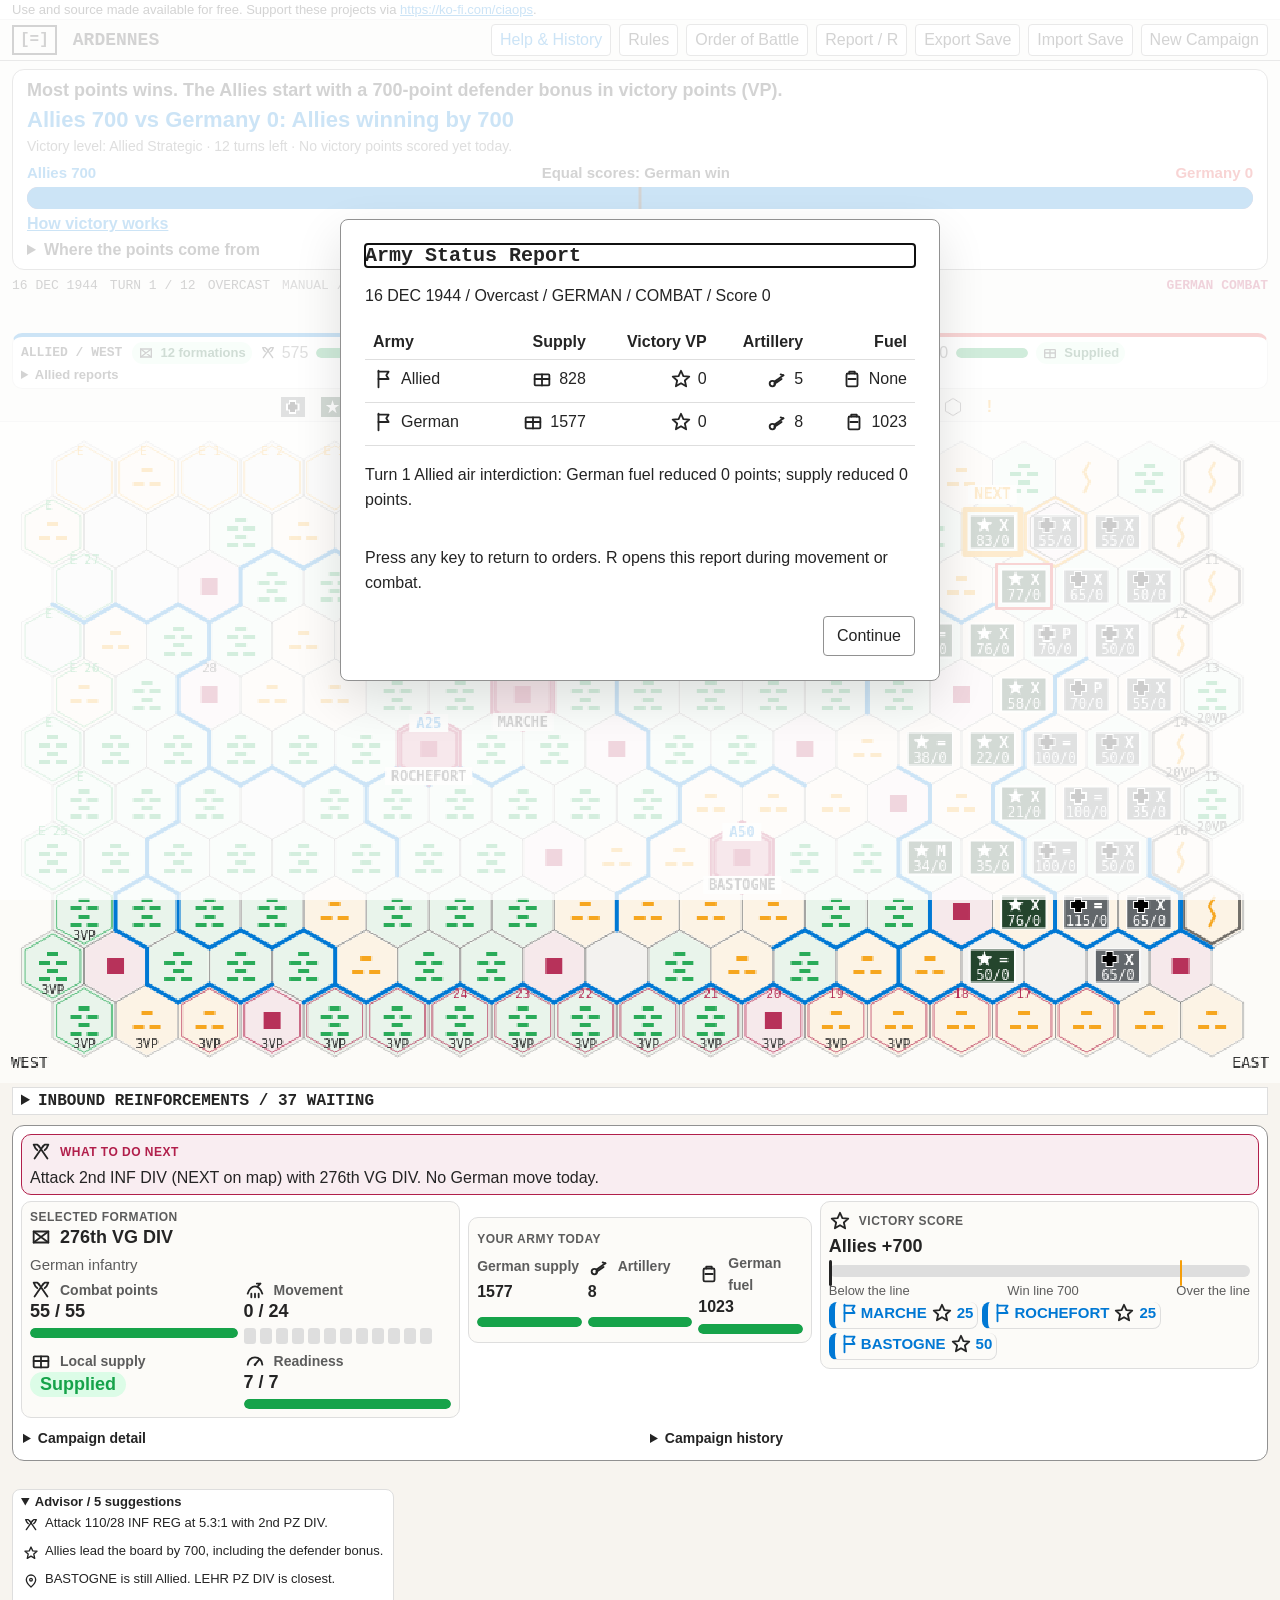
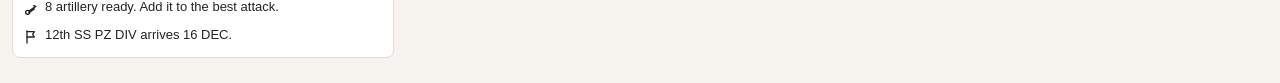
==== commit 812dfa58: "Show victory as most points wins, with the Allied defender bonus The winner is unchanged: Germany st" ====
--- a/docs/tigersinsnow/index.html
+++ b/docs/tigersinsnow/index.html
@@ -96,10 +96,17 @@
     #who-allied { color: var(--cp-link); }
     #who-goal-label { color: var(--cp-text); text-align: center; }
     #who-german { color: var(--cp-danger); text-align: right; }
-    .who-bar { position: relative; height: 22px; border-radius: 999px; background: var(--cp-border); overflow: hidden; }
-    .who-fill { position: absolute; left: 0; top: 0; bottom: 0; width: 0; border-radius: inherit; background: var(--cp-link); }
-    #who-wins[data-ahead="german"] .who-fill { background: var(--cp-danger); }
+    .who-bar { position: relative; height: 22px; border-radius: 999px; background: var(--cp-danger); overflow: hidden; }
+    .who-fill { position: absolute; left: 0; top: 0; bottom: 0; width: 0; background: var(--cp-link); }
     .who-goal { position: absolute; top: 0; bottom: 0; width: 3px; background: var(--cp-text); transform: translateX(-50%); }
+    #victory-help { margin: 6px 0 0; background: none; border: 0; padding: 0; min-height: 0; color: var(--cp-link); font-weight: 700; text-decoration: underline; }
+    #vp-breakdown { margin-top: 8px; }
+    #vp-breakdown summary { cursor: pointer; font-weight: 700; }
+    #vp-breakdown h3 { margin: 8px 0 4px; font-size: 15px; }
+    #vp-breakdown ul { margin: 0 0 8px; padding-left: 18px; }
+    #victory-explainer table { width: 100%; border-collapse: collapse; margin-top: 8px; }
+    #victory-explainer th, #victory-explainer td { padding: 6px 8px; border-bottom: 1px solid var(--cp-border); text-align: left; }
+    #victory-explainer tr[data-current="true"] { background: var(--cp-accent-soft); font-weight: 700; }
     .status { display: flex; flex-wrap: wrap; gap: 20px; padding: 0 0 16px; align-items: center; font: 12px Consolas, monospace; }
     #phase { margin-left: auto; color: var(--cp-accent); font-weight: bold; }
     .layout { display: grid; grid-template-columns: minmax(0, 1fr); gap: 24px; align-items: start; }
@@ -458,11 +465,13 @@
   </header>
   <main>
     <section id="who-wins" aria-live="polite" aria-atomic="true" aria-label="Who is winning">
-      <p id="who-wins-requirement">Germany needs a 700 VP lead to win</p>
-      <p id="who-wins-headline">Germany needs 700 VP lead; currently 0</p>
+      <p id="who-wins-requirement">Most points wins. The Allies start with a 700-point defender bonus in victory points (VP).</p>
+      <p id="who-wins-headline">Allies 700 vs Germany 0: Allies winning by 700</p>
       <p id="who-wins-meta"></p>
-      <div class="who-scale"><span id="who-allied">Allies 0 VP</span><span id="who-goal-label">German win line 700</span><span id="who-german">Germany 0 VP</span></div>
-      <div id="who-bar" class="who-bar" role="img" aria-label="German win line 700"><span id="who-fill" class="who-fill"></span><span id="who-goal" class="who-goal"></span></div>
+      <div class="who-scale"><span id="who-allied">Allies 700</span><span id="who-goal-label">Equal scores: German win</span><span id="who-german">Germany 0</span></div>
+      <div id="who-bar" class="who-bar" role="img"><span id="who-fill" class="who-fill"></span><span id="who-goal" class="who-goal" title="Equal scores are a German win"></span></div>
+      <button type="button" id="victory-help">How victory works</button>
+      <details id="vp-breakdown"><summary>Where the points come from</summary><div id="vp-breakdown-body"></div></details>
     </section>
     <div class="status"><span id="date"></span><span id="turn"></span><span id="weather"></span><span id="ruleset-status"></span><span id="seed-status"></span><span id="phase" role="status"></span></div>
     <div class="orders" role="group" aria-label="Unit orders"><button id="move" aria-pressed="true">Move</button><button id="attack" aria-pressed="false">Attack</button><button id="undo-move" disabled aria-label="Undo Move" title="Undo the last move (before combat or ending the turn)">&#8630; Undo</button><button id="end-turn">End Turn</button></div>
@@ -640,9 +649,10 @@
     <p>Press any key to return to orders. R opens this report during movement or combat.</p>
     <div class="actions"><button data-close="phase-report-dialog">Continue</button></div>
   </dialog>
+  <dialog id="victory-explainer" aria-labelledby="victory-explainer-title"><h2 id="victory-explainer-title">How victory works</h2><div id="victory-explainer-body"></div><div class="actions"><button data-close="victory-explainer">Close</button></div></dialog>
   <dialog id="rules-dialog" aria-labelledby="rules-title"><h2 id="rules-title">Campaign Rules</h2>
     <p>New campaigns use the Manual-based rules: separate movement and combat phases, combined attacks, artillery, strategy, supply, fuel and readiness. Germany cannot move on turn 1. New player-aid campaigns use provisional 24 MP infantry / 30 MP mechanized allowances; existing saves retain their allowances. The rules are an adaptation; see the <a href="help.html#manual-mode" target="_blank" rel="noopener">Manual-based guide</a> for details and documented approximations.</p>
-    <p><strong>Germany needs a 700 VP lead to win</strong> the full campaign, or <strong>325</strong> in Bastogne–St. Vith. The lead is German VP minus Allied VP. Below that line the Allies win, even when Germany has more raw VP. Classic campaigns use the same test on an <strong>8-point objective line</strong>.</p>
+    <p><strong>Most points wins.</strong> The Allies start with a <strong>700-point defender bonus</strong> in victory points (VP) because Germany is attacking and must break through (325 in the short scenario). Add the bonus to the points the Allies have earned. The higher total is winning. Equal totals are a German win, because that is exactly the breakthrough lead. Classic campaigns use an <strong>8-point</strong> defender bonus the same way. Each destroyed enemy combat point is worth 1. German units also score Bastogne 50, Marche 25 and Rochefort 25 at the end of a day, plus marked edges (south or west 3, north 10) and exits. Those German place awards double while the computer plays Germany. Allied units score 20 on a marked eastern edge.</p>
     <p>Command either side across the twelve daily turns from 16–27 December. Follow the victory assessment on the campaign screen for the current objective and scoring. The computer controls the opposing side unless you choose Two players / Hotseat.</p>
     <p>Use the controls beside the map to issue movement and combat orders. New campaigns autosave in the browser; Export Save and Import Save transfer campaigns. Existing saves retain their saved rules.</p>
     <p>This is an original scenario, not the original game's exact map or combat tables.</p>
@@ -677,7 +687,7 @@
     <div class="actions"><button data-close="combat-plan">Cancel</button><button id="resolve-attack">Resolve Attack</button></div>
   </dialog>
   <dialog id="restart-dialog" aria-labelledby="restart-title"><h2 id="restart-title">Start a New Campaign?</h2><p>Your current autosave will be replaced. New campaigns use the Manual-based rules. Choose your command side; the computer controls the opposing side.</p>
-    <p id="campaign-win-line"><strong>Germany needs a 700 VP lead to win.</strong> The lead is German VP minus Allied VP. A smaller lead is an Allied victory, even if Germany has scored more VP. Bastogne–St. Vith uses 325. Classic saves use an 8-point objective line.</p>
+    <p id="campaign-win-line"><strong>Most points wins.</strong> The Allies start with a 700-point defender bonus because Germany is attacking. Add it to the victory points (VP) the Allies earn. The higher total wins. A tie is a German win. The short scenario uses 325. Classic saves use an 8-point bonus.</p>
     <fieldset id="aid-campaign-options"><legend>Player's aid card options</legend>
       <label for="campaign-scenario">Scenario</label><select id="campaign-scenario"><option value="campaign">Full campaign / 16–27 December</option><option value="short">Bastogne–St. Vith / 16–22 December</option></select>
       <label for="german-rating">German strength rating / 1–9</label><input id="german-rating" type="number" min="1" max="9" step="1" value="5">
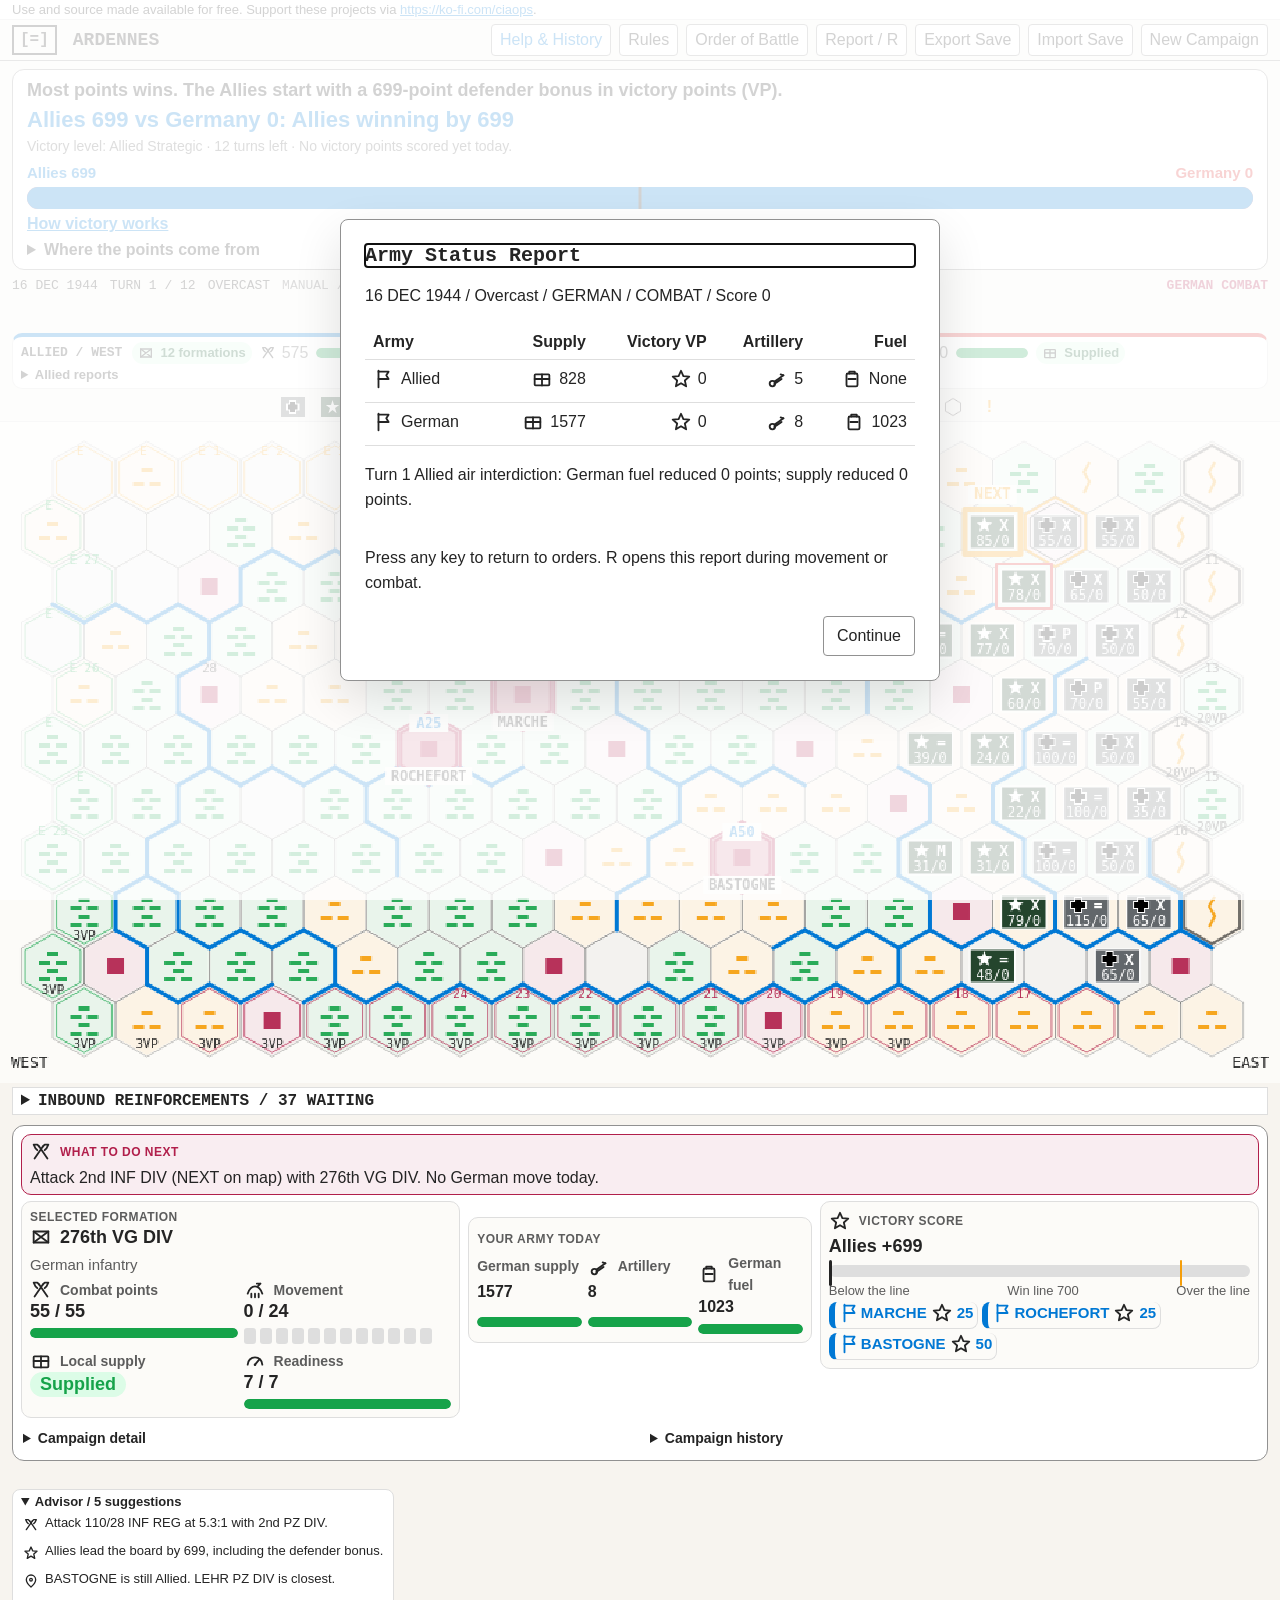
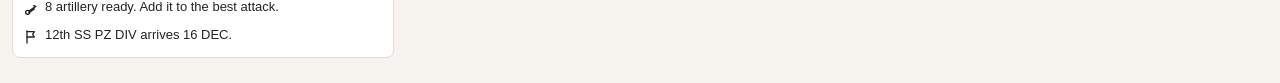
==== commit 33ff7516: "Stop the victory bar from contradicting an Allied win The centre of the bar no longer says a German " ====
--- a/docs/tigersinsnow/index.html
+++ b/docs/tigersinsnow/index.html
@@ -465,11 +465,11 @@
   </header>
   <main>
     <section id="who-wins" aria-live="polite" aria-atomic="true" aria-label="Who is winning">
-      <p id="who-wins-requirement">Most points wins. The Allies start with a 700-point defender bonus in victory points (VP).</p>
+      <p id="who-wins-requirement">Most points wins. The Allies start with 699 victory points (VP).</p>
       <p id="who-wins-headline">Allies 700 vs Germany 0: Allies winning by 700</p>
       <p id="who-wins-meta"></p>
-      <div class="who-scale"><span id="who-allied">Allies 700</span><span id="who-goal-label">Equal scores: German win</span><span id="who-german">Germany 0</span></div>
-      <div id="who-bar" class="who-bar" role="img"><span id="who-fill" class="who-fill"></span><span id="who-goal" class="who-goal" title="Equal scores are a German win"></span></div>
+      <div class="who-scale"><span id="who-allied">Allies 700</span><span id="who-german">Germany 0</span></div>
+      <div id="who-bar" class="who-bar" role="img"><span id="who-fill" class="who-fill"></span><span id="who-goal" class="who-goal" aria-hidden="true"></span></div>
       <button type="button" id="victory-help">How victory works</button>
       <details id="vp-breakdown"><summary>Where the points come from</summary><div id="vp-breakdown-body"></div></details>
     </section>
@@ -652,7 +652,7 @@
   <dialog id="victory-explainer" aria-labelledby="victory-explainer-title"><h2 id="victory-explainer-title">How victory works</h2><div id="victory-explainer-body"></div><div class="actions"><button data-close="victory-explainer">Close</button></div></dialog>
   <dialog id="rules-dialog" aria-labelledby="rules-title"><h2 id="rules-title">Campaign Rules</h2>
     <p>New campaigns use the Manual-based rules: separate movement and combat phases, combined attacks, artillery, strategy, supply, fuel and readiness. Germany cannot move on turn 1. New player-aid campaigns use provisional 24 MP infantry / 30 MP mechanized allowances; existing saves retain their allowances. The rules are an adaptation; see the <a href="help.html#manual-mode" target="_blank" rel="noopener">Manual-based guide</a> for details and documented approximations.</p>
-    <p><strong>Most points wins.</strong> The Allies start with a <strong>700-point defender bonus</strong> in victory points (VP) because Germany is attacking and must break through (325 in the short scenario). Add the bonus to the points the Allies have earned. The higher total is winning. Equal totals are a German win, because that is exactly the breakthrough lead. Classic campaigns use an <strong>8-point</strong> defender bonus the same way. Each destroyed enemy combat point is worth 1. German units also score Bastogne 50, Marche 25 and Rochefort 25 at the end of a day, plus marked edges (south or west 3, north 10) and exits. Those German place awards double while the computer plays Germany. Allied units score 20 on a marked eastern edge.</p>
+    <p><strong>Most points wins.</strong> The Allies are shown with <strong>699 victory points (VP)</strong> already in a full campaign, and <strong>324</strong> in the short scenario, because Germany is attacking and must break through. Add that to the points the Allies earn. The higher total is winning. Germany is ahead only when its earned lead is above that number. Classic campaigns show America with <strong>7</strong> points the same way, so Germany is ahead from 8 objective points. Each destroyed enemy combat point is worth 1. German units also score Bastogne 50, Marche 25 and Rochefort 25 at the end of a day, plus marked edges (south or west 3, north 10) and exits. Those German place awards double while the computer plays Germany. Allied units score 20 on a marked eastern edge.</p>
     <p>Command either side across the twelve daily turns from 16–27 December. Follow the victory assessment on the campaign screen for the current objective and scoring. The computer controls the opposing side unless you choose Two players / Hotseat.</p>
     <p>Use the controls beside the map to issue movement and combat orders. New campaigns autosave in the browser; Export Save and Import Save transfer campaigns. Existing saves retain their saved rules.</p>
     <p>This is an original scenario, not the original game's exact map or combat tables.</p>
@@ -687,7 +687,7 @@
     <div class="actions"><button data-close="combat-plan">Cancel</button><button id="resolve-attack">Resolve Attack</button></div>
   </dialog>
   <dialog id="restart-dialog" aria-labelledby="restart-title"><h2 id="restart-title">Start a New Campaign?</h2><p>Your current autosave will be replaced. New campaigns use the Manual-based rules. Choose your command side; the computer controls the opposing side.</p>
-    <p id="campaign-win-line"><strong>Most points wins.</strong> The Allies start with a 700-point defender bonus because Germany is attacking. Add it to the victory points (VP) the Allies earn. The higher total wins. A tie is a German win. The short scenario uses 325. Classic saves use an 8-point bonus.</p>
+    <p id="campaign-win-line"><strong>Most points wins.</strong> The Allies start with 699 victory points (VP) already because Germany is attacking. Add that to the points the Allies earn. The higher total wins. The short scenario uses 324. Classic saves show America starting with 7.</p>
     <fieldset id="aid-campaign-options"><legend>Player's aid card options</legend>
       <label for="campaign-scenario">Scenario</label><select id="campaign-scenario"><option value="campaign">Full campaign / 16–27 December</option><option value="short">Bastogne–St. Vith / 16–22 December</option></select>
       <label for="german-rating">German strength rating / 1–9</label><input id="german-rating" type="number" min="1" max="9" step="1" value="5">
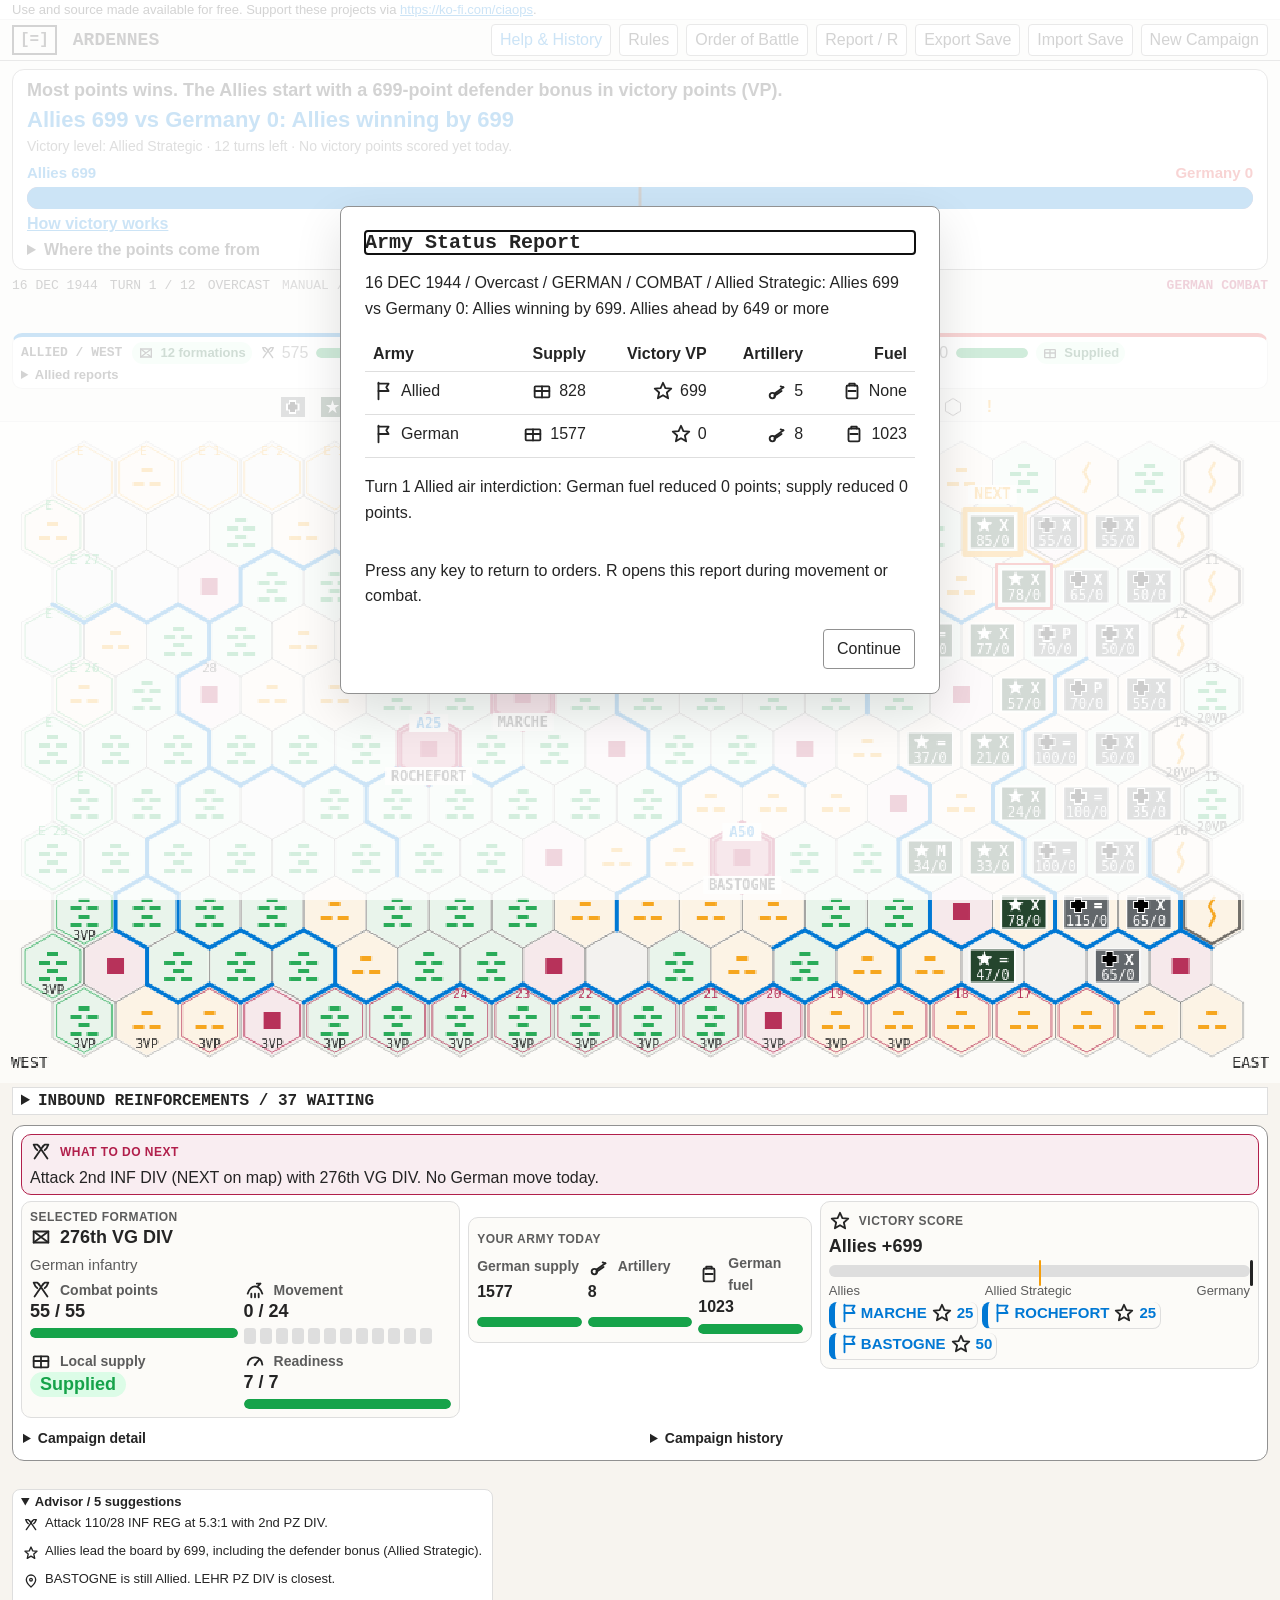
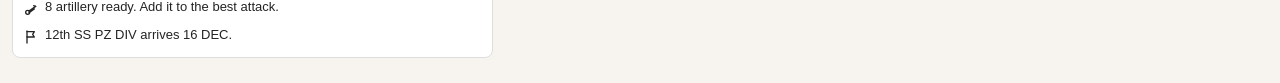
==== commit 053bcfba: "Describe victory levels as the lead on the board The How victory works table still listed German ear" ====
--- a/docs/tigersinsnow/index.html
+++ b/docs/tigersinsnow/index.html
@@ -573,7 +573,7 @@
             <p class="score-figure"><strong id="score"></strong></p>
             <div class="tug-wrap">
               <div id="tug" class="tug" role="img"><span id="tug-marker" class="needle"></span><span id="tug-target" class="goal" title="German victory starts here"></span></div>
-              <div class="tug-scale"><span>Below the line</span><span id="tug-goal-label">Win line 700</span><span>Over the line</span></div>
+              <div class="tug-scale"><span>Allies</span><span id="tug-goal-label">Level</span><span>Germany</span></div>
             </div>
             <p id="score-explain"></p>
             <ul id="objectives"></ul>
@@ -597,7 +597,7 @@
         <section id="day-summary" aria-label="Last completed day"><h2>LAST COMPLETED DAY</h2><p id="american-day-summary"></p><p id="german-day-summary"></p></section>
         <div class="victory-assessment">
           <div class="campaign-score-heading"><h2 id="victory-rule-title">EXISTING VICTORY RULE / GERMAN SCORE</h2><strong id="campaign-points"></strong><span id="campaign-leader" role="status"></span></div>
-          <progress id="campaign-score-progress" max="8" value="0" aria-label="German progress toward the victory target"></progress>
+          <progress id="campaign-score-progress" max="100" value="0" aria-label="Share of the victory points on the board"></progress>
           <p id="campaign-score-detail"></p><p id="campaign-score-basis"></p>
         </div>
       </section>
@@ -652,7 +652,7 @@
   <dialog id="victory-explainer" aria-labelledby="victory-explainer-title"><h2 id="victory-explainer-title">How victory works</h2><div id="victory-explainer-body"></div><div class="actions"><button data-close="victory-explainer">Close</button></div></dialog>
   <dialog id="rules-dialog" aria-labelledby="rules-title"><h2 id="rules-title">Campaign Rules</h2>
     <p>New campaigns use the Manual-based rules: separate movement and combat phases, combined attacks, artillery, strategy, supply, fuel and readiness. Germany cannot move on turn 1. New player-aid campaigns use provisional 24 MP infantry / 30 MP mechanized allowances; existing saves retain their allowances. The rules are an adaptation; see the <a href="help.html#manual-mode" target="_blank" rel="noopener">Manual-based guide</a> for details and documented approximations.</p>
-    <p><strong>Most points wins.</strong> The Allies are shown with <strong>699 victory points (VP)</strong> already in a full campaign, and <strong>324</strong> in the short scenario, because Germany is attacking and must break through. Add that to the points the Allies earn. The higher total is winning. Germany is ahead only when its earned lead is above that number. Classic campaigns show America with <strong>7</strong> points the same way, so Germany is ahead from 8 objective points. Each destroyed enemy combat point is worth 1. German units also score Bastogne 50, Marche 25 and Rochefort 25 at the end of a day, plus marked edges (south or west 3, north 10) and exits. Those German place awards double while the computer plays Germany. Allied units score 20 on a marked eastern edge.</p>
+    <p><strong>Most points wins.</strong> The Allies are shown with <strong>699 victory points (VP)</strong> already in a full campaign, and <strong>324</strong> in the short scenario, because Germany is attacking and must break through. Add that to the points the Allies earn. The higher total is winning. Germany is ahead only when its total on the board is higher. Classic campaigns show America with <strong>7</strong> points the same way, so Germany is ahead from 8 objective points. On the full-campaign board the levels, best Allied result first, are: Allies ahead by 649 or more (Strategic); Allies ahead by 400 up to, but not including, 649 (Operational); Allies ahead by 0 up to, but not including, 400 (Marginal); Germany ahead by more than 0, up to 250 (Marginal); Germany ahead by more than 250, up to 500 (Operational); Germany ahead by more than 500 (Strategic). The short scenario uses 274, 150, 0, 100 and 375 in those same places. Quarter-point leads stay in the row whose range includes them. Each destroyed enemy combat point is worth 1. German units also score Bastogne 50, Marche 25 and Rochefort 25 at the end of a day, plus marked edges (south or west 3, north 10) and exits. Those German place awards double while the computer plays Germany. Allied units score 20 on a marked eastern edge.</p>
     <p>Command either side across the twelve daily turns from 16–27 December. Follow the victory assessment on the campaign screen for the current objective and scoring. The computer controls the opposing side unless you choose Two players / Hotseat.</p>
     <p>Use the controls beside the map to issue movement and combat orders. New campaigns autosave in the browser; Export Save and Import Save transfer campaigns. Existing saves retain their saved rules.</p>
     <p>This is an original scenario, not the original game's exact map or combat tables.</p>
@@ -687,7 +687,7 @@
     <div class="actions"><button data-close="combat-plan">Cancel</button><button id="resolve-attack">Resolve Attack</button></div>
   </dialog>
   <dialog id="restart-dialog" aria-labelledby="restart-title"><h2 id="restart-title">Start a New Campaign?</h2><p>Your current autosave will be replaced. New campaigns use the Manual-based rules. Choose your command side; the computer controls the opposing side.</p>
-    <p id="campaign-win-line"><strong>Most points wins.</strong> The Allies start with 699 victory points (VP) already because Germany is attacking. Add that to the points the Allies earn. The higher total wins. The short scenario uses 324. Classic saves show America starting with 7.</p>
+    <p id="campaign-win-line"><strong>Most points wins.</strong> The Allies start with 699 victory points (VP) already because Germany is attacking. Add that to the points the Allies earn. The higher total wins. The victory level is how far ahead that total is on the board. The short scenario uses 324. Classic saves show America starting with 7.</p>
     <fieldset id="aid-campaign-options"><legend>Player's aid card options</legend>
       <label for="campaign-scenario">Scenario</label><select id="campaign-scenario"><option value="campaign">Full campaign / 16–27 December</option><option value="short">Bastogne–St. Vith / 16–22 December</option></select>
       <label for="german-rating">German strength rating / 1–9</label><input id="german-rating" type="number" min="1" max="9" step="1" value="5">
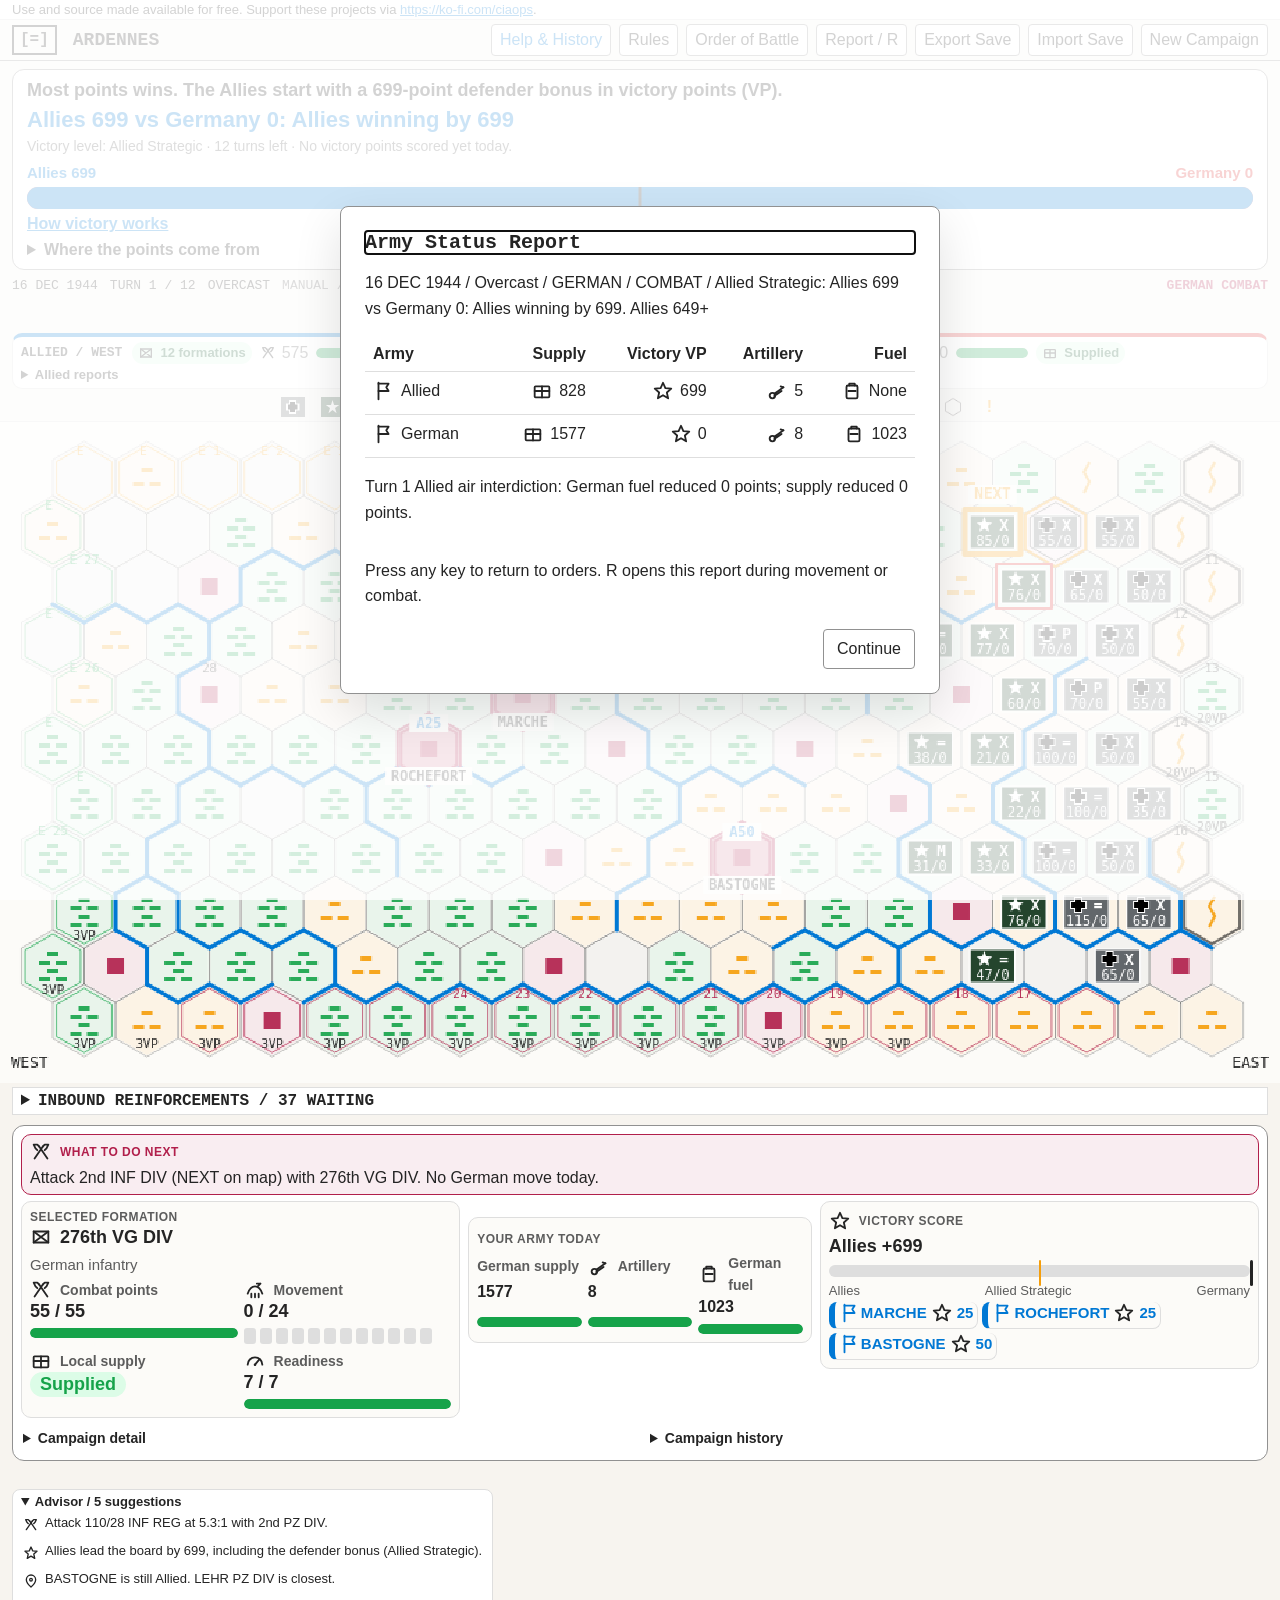
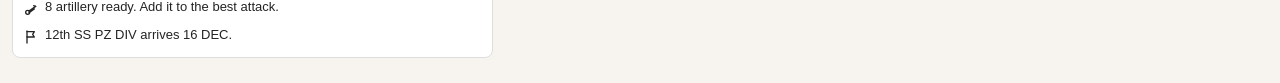
==== commit 26bba788: "Show victory levels as short whole-number leads The level table spelled out every range, and quarter" ====
--- a/docs/tigersinsnow/index.html
+++ b/docs/tigersinsnow/index.html
@@ -652,7 +652,7 @@
   <dialog id="victory-explainer" aria-labelledby="victory-explainer-title"><h2 id="victory-explainer-title">How victory works</h2><div id="victory-explainer-body"></div><div class="actions"><button data-close="victory-explainer">Close</button></div></dialog>
   <dialog id="rules-dialog" aria-labelledby="rules-title"><h2 id="rules-title">Campaign Rules</h2>
     <p>New campaigns use the Manual-based rules: separate movement and combat phases, combined attacks, artillery, strategy, supply, fuel and readiness. Germany cannot move on turn 1. New player-aid campaigns use provisional 24 MP infantry / 30 MP mechanized allowances; existing saves retain their allowances. The rules are an adaptation; see the <a href="help.html#manual-mode" target="_blank" rel="noopener">Manual-based guide</a> for details and documented approximations.</p>
-    <p><strong>Most points wins.</strong> The Allies are shown with <strong>699 victory points (VP)</strong> already in a full campaign, and <strong>324</strong> in the short scenario, because Germany is attacking and must break through. Add that to the points the Allies earn. The higher total is winning. Germany is ahead only when its total on the board is higher. Classic campaigns show America with <strong>7</strong> points the same way, so Germany is ahead from 8 objective points. On the full-campaign board the levels, best Allied result first, are: Allies ahead by 649 or more (Strategic); Allies ahead by 400 up to, but not including, 649 (Operational); Allies ahead by 0 up to, but not including, 400 (Marginal); Germany ahead by more than 0, up to 250 (Marginal); Germany ahead by more than 250, up to 500 (Operational); Germany ahead by more than 500 (Strategic). The short scenario uses 274, 150, 0, 100 and 375 in those same places. Quarter-point leads stay in the row whose range includes them. Each destroyed enemy combat point is worth 1. German units also score Bastogne 50, Marche 25 and Rochefort 25 at the end of a day, plus marked edges (south or west 3, north 10) and exits. Those German place awards double while the computer plays Germany. Allied units score 20 on a marked eastern edge.</p>
+    <p><strong>Most points wins.</strong> The Allies are shown with <strong>699 victory points (VP)</strong> already in a full campaign, and <strong>324</strong> in the short scenario, because Germany is attacking and must break through. Add that to the points the Allies earn. The higher total is winning, and the board rounds those totals to whole numbers. Classic campaigns show America with <strong>7</strong>. Full-campaign levels: Allies 649+, 400–648, 0–399, then Germany 1–250, 251–500, 501+. Short scenario: Allies 274+, 150–273, 0–149, then Germany 1–100, 101–375, 376+. Classic: America 0+, Germany 1+. Each destroyed enemy combat point is worth 1. German units also score Bastogne 50, Marche 25 and Rochefort 25 at the end of a day, plus marked edges (south or west 3, north 10) and exits. Those German place awards double while the computer plays Germany. Allied units score 20 on a marked eastern edge.</p>
     <p>Command either side across the twelve daily turns from 16–27 December. Follow the victory assessment on the campaign screen for the current objective and scoring. The computer controls the opposing side unless you choose Two players / Hotseat.</p>
     <p>Use the controls beside the map to issue movement and combat orders. New campaigns autosave in the browser; Export Save and Import Save transfer campaigns. Existing saves retain their saved rules.</p>
     <p>This is an original scenario, not the original game's exact map or combat tables.</p>
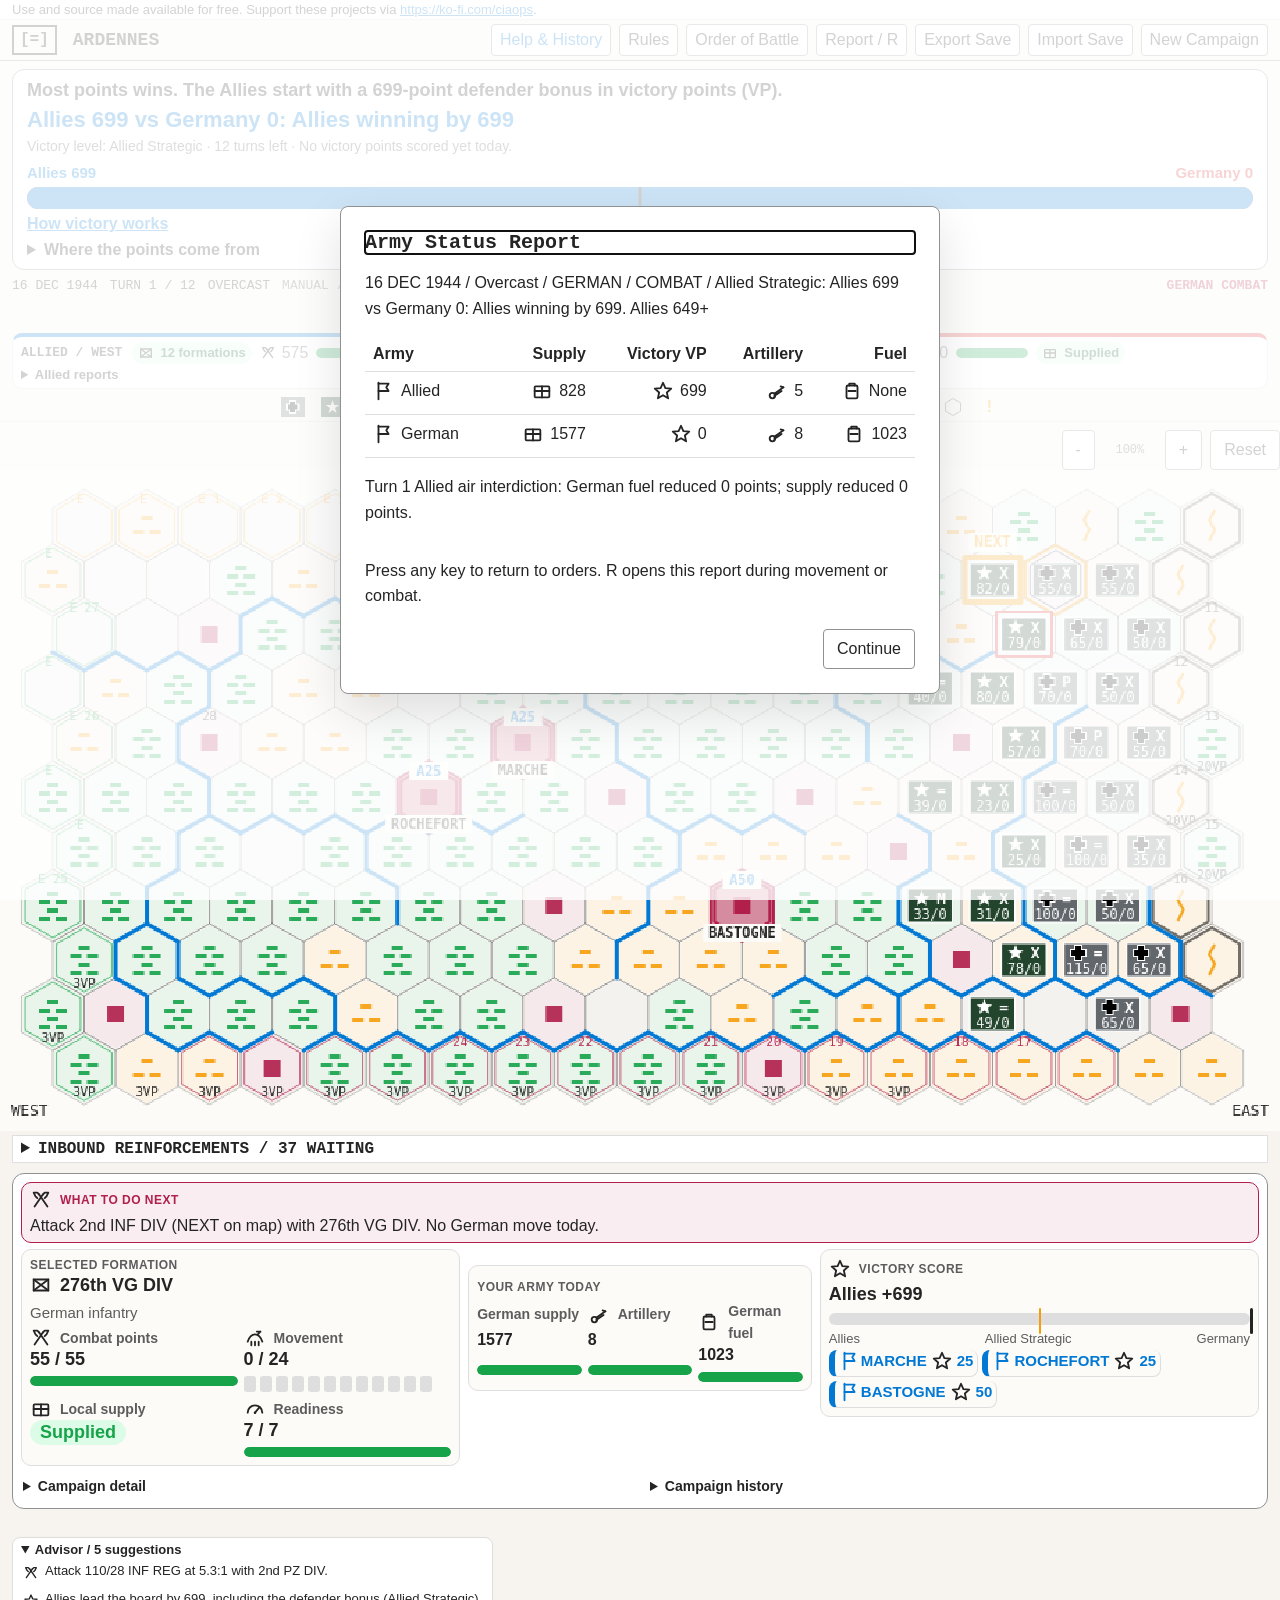
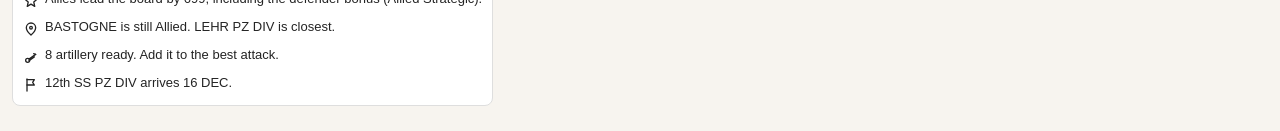
==== commit 17620b51: "Add map zoom functionality and keyboard shortcuts to game controls" ====
--- a/docs/tigersinsnow/index.html
+++ b/docs/tigersinsnow/index.html
@@ -115,6 +115,8 @@
     h2 { font: bold 12px Consolas, monospace; margin: 0; letter-spacing: 0; }
     .coordinates { font: 11px Consolas, monospace; color: var(--cp-text-muted); }
     .map-scroll { overflow-x: auto; margin-top: 12px; }
+    .map-zoom { display: flex; align-items: center; justify-content: flex-end; gap: 8px; margin-top: 8px; }
+    .map-zoom output { min-width: 4.5em; color: var(--cp-text-muted); font: 12px Consolas, monospace; text-align: center; }
     #unit-tooltip, #legend-tooltip { position: fixed; z-index: 100; pointer-events: none; width: 260px; max-width: calc(100vw - 16px); padding: 12px; border: 1px solid var(--cp-border-strong); border-radius: 10px; background: var(--cp-surface); color: var(--cp-text); box-shadow: var(--cp-shadow); font-size: 12px; }
     #legend-tooltip { width: max-content; padding: 8px 12px; }
     #unit-tooltip h3 { margin: 0 0 8px; font-size: 14px; }
@@ -240,6 +242,7 @@
     dl { display: grid; grid-template-columns: 1fr auto; gap: 12px; font: 11px Consolas, monospace; padding: 16px 0; margin: 0; }
     dt { color: var(--cp-text-muted); } dd { margin: 0; }
     .orders { display: flex; flex-wrap: wrap; justify-content: center; gap: 8px; margin-bottom: 16px; }
+    .orders kbd { margin-left: 6px; padding: 1px 5px; border: 1px solid currentColor; border-radius: 3px; font: 11px Consolas, monospace; opacity: 0.72; }
     #end-turn { background: var(--cp-accent); color: var(--cp-accent-fg); border-color: var(--cp-accent); font-weight: 600; }
     #end-turn:hover:not(:disabled) { background: var(--cp-accent-hover); }
     .sidebar-section { border-left: 1px solid var(--cp-border); padding-left: 20px; }
@@ -474,7 +477,7 @@
       <details id="vp-breakdown"><summary>Where the points come from</summary><div id="vp-breakdown-body"></div></details>
     </section>
     <div class="status"><span id="date"></span><span id="turn"></span><span id="weather"></span><span id="ruleset-status"></span><span id="seed-status"></span><span id="phase" role="status"></span></div>
-    <div class="orders" role="group" aria-label="Unit orders"><button id="move" aria-pressed="true">Move</button><button id="attack" aria-pressed="false">Attack</button><button id="undo-move" disabled aria-label="Undo Move" title="Undo the last move (before combat or ending the turn)">&#8630; Undo</button><button id="end-turn">End Turn</button></div>
+    <div class="orders" role="group" aria-label="Unit orders"><button id="move" aria-pressed="true" aria-keyshortcuts="M" title="Move mode (M)">Move <kbd>M</kbd></button><button id="attack" aria-pressed="false" aria-keyshortcuts="A" title="Attack mode (A)">Attack <kbd>A</kbd></button><button id="undo-move" disabled aria-label="Undo Move" aria-keyshortcuts="U" title="Undo the last move (U; before combat or ending the turn)">&#8630; Undo <kbd>U</kbd></button><button id="end-turn" aria-keyshortcuts="E" title="End the phase or turn (E)">End Turn <kbd>E</kbd></button></div>
     <section id="spectator-controls" aria-label="Computer versus computer playback" hidden>
       <button id="simulation-play">Play</button> <button id="simulation-action">Next Action</button> <button id="simulation-step">Next Day</button>
       <label for="simulation-speed">Playback speed</label> <select id="simulation-speed"><option value="3000">Slow / 3 seconds</option><option value="1500" selected>Normal / 1.5 seconds</option><option value="500">Fast / 0.5 seconds</option></select>
@@ -516,6 +519,12 @@
               <span class="legend-item" data-map="reference" role="img" aria-label="German alternate reinforcement edge" tabindex="0" hidden><canvas class="legend-symbol" data-symbol="german" width="26" height="26" aria-hidden="true"></canvas><span class="legend-caption">German edge</span></span>
               <span class="legend-item" data-terrain="isolated" role="img" aria-label="Isolated formation, shown with an exclamation mark" tabindex="0"><b>!</b><span class="legend-caption">Isolated</span></span>
             </div>
+            <div class="map-zoom" role="group" aria-label="Map zoom controls">
+              <button id="map-zoom-out" type="button" aria-label="Zoom map out" title="Zoom map out">-</button>
+              <output id="map-zoom-level" aria-live="polite">100%</output>
+              <button id="map-zoom-in" type="button" aria-label="Zoom map in" title="Zoom map in">+</button>
+              <button id="map-zoom-reset" type="button" aria-label="Reset map zoom" title="Reset map zoom">Reset</button>
+            </div>
             <section id="maneuver-panel" aria-label="Pending battle maneuver" hidden>
               <h2>RETREAT / ADVANCE</h2><p id="maneuver-description" aria-live="polite"></p>
               <div id="maneuver-directions" class="actions"></div>
@@ -528,7 +537,7 @@
               <label for="battle-defense-artillery">Defensive artillery</label><input id="battle-defense-artillery" type="number" min="0" max="8" step="1" value="0">
               <button id="resolve-defense">Resolve defensive battle</button><p id="defense-error" role="alert"></p>
             </section>
-            <canvas id="battlefield" width="740" height="512" tabindex="0" aria-label="Hex battlefield. German counters have a white-bordered black cross on medium grey; US counters have a white star on dark green; British Allied counters use B. Equals marks mechanized units; X marks infantry. Hover over a counter for unit details. Select friendly units and destinations. Arrow keys move the cursor; Enter activates a hex. Player-aid campaigns also support directions 1–6, F to finish a formation's movement or maneuver, and E to end a phase."></canvas>
+            <canvas id="battlefield" width="740" height="512" tabindex="0" aria-keyshortcuts="ArrowLeft ArrowRight ArrowUp ArrowDown Enter Space" aria-label="Hex battlefield. German counters have a white-bordered black cross on medium grey; US counters have a white star on dark green; British Allied counters use B. Equals marks mechanized units; X marks infantry. Hover over a counter for unit details. Select friendly units and destinations. Arrow keys move the cursor; Enter activates a hex. Player-aid campaigns also support directions 1–6, F to finish a formation's movement or maneuver, and E to end a phase."></canvas>
             <details id="reinforcement-schedule" aria-label="Manual campaign reinforcement schedule" hidden>
               <summary>INBOUND REINFORCEMENTS / <span id="reinforcement-schedule-count">0 WAITING</span></summary>
               <p>Formations waiting to enter. Scheduled arrivals join after that day's combat; blocked arrivals remain here as delayed.</p>
